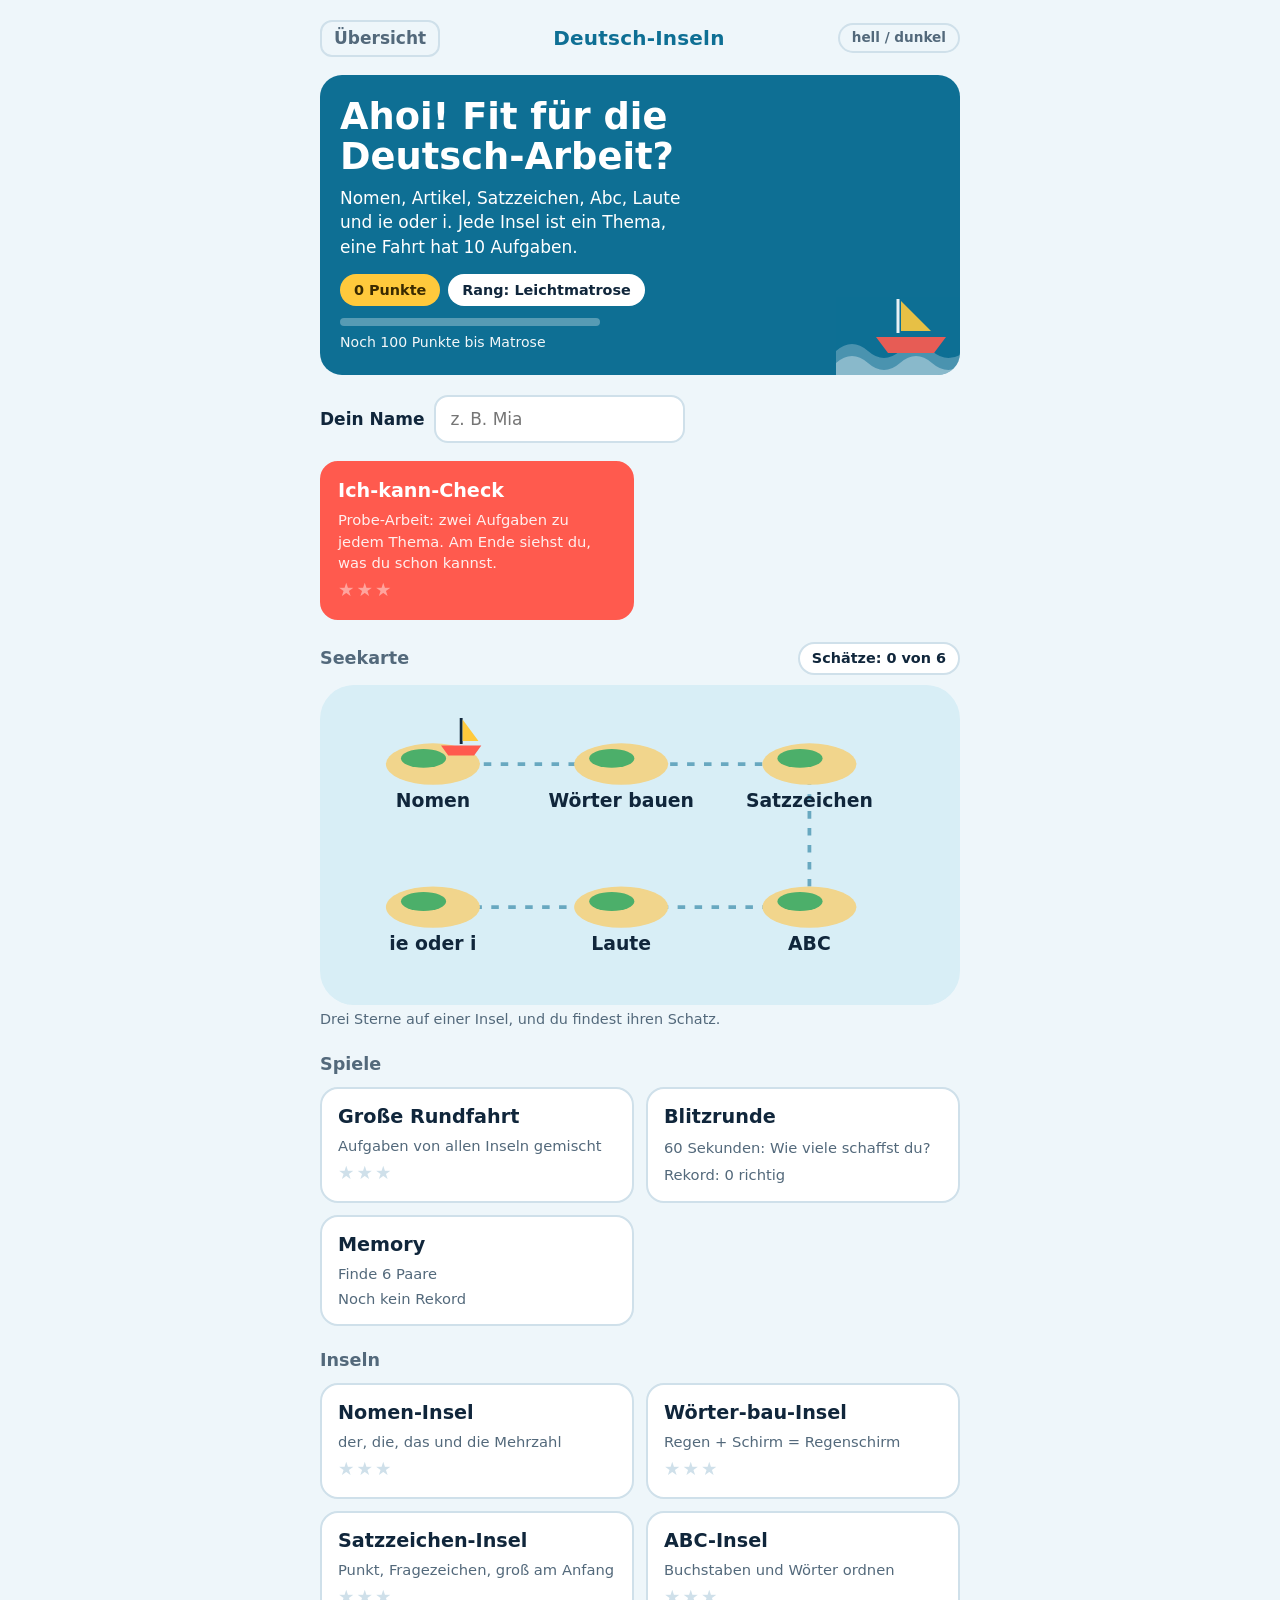
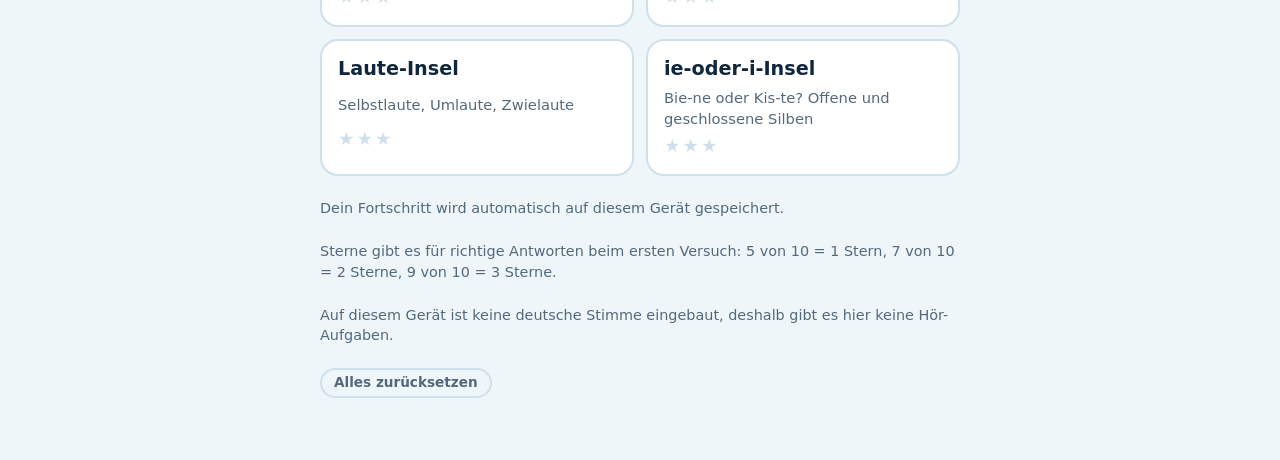
==== deutsch-3/woerter-und-saetze/index.html @ cb3e70d4 "Deutsch: ie/i nach der Silbenmethode (offene/geschlossene Silbe), kleinere Unstimmigkeiten behoben C" ====
<!doctype html>
<html lang="de" data-voice="de">
<head>
<meta charset="utf-8">
<meta name="viewport" content="width=device-width,initial-scale=1,viewport-fit=cover">
<meta name="apple-mobile-web-app-capable" content="yes">
<meta name="mobile-web-app-capable" content="yes">
<meta name="apple-mobile-web-app-title" content="Deutsch">
<meta name="apple-mobile-web-app-status-bar-style" content="default">
<link rel="apple-touch-icon" href="[data-uri]">
<link rel="icon" href="[data-uri]">
<style>html{-webkit-text-size-adjust:100%;color-scheme:light}body{margin:0}[hidden]{display:none!important}</style>
<title>Deutsch-Inseln</title>
<link rel="stylesheet" href="../../gemeinsam/stil.css">

</head>
<body>
<div id="app"></div>
<script src="../../gemeinsam/gemeinsam.js"></script>
<script src="../../gemeinsam/runde.js"></script>
<script>
const BRAND='Deutsch-Inseln',MISSED='Diese Aufgaben üben wir weiter',TYPE_PH='Wort';
const TOPICS=[
 {id:'nomen',name:'Nomen-Insel',map:'Nomen',sub:'der, die, das und die Mehrzahl',can:'Nomen erkennen und den richtigen Artikel finden'},
 {id:'zusammen',name:'Wörter-bau-Insel',map:'Wörter bauen',sub:'Regen + Schirm = Regenschirm',can:'Zusammengesetzte Nomen bilden und zerlegen'},
 {id:'satz',name:'Satzzeichen-Insel',map:'Satzzeichen',sub:'Punkt, Fragezeichen, groß am Anfang',can:'Satzgrenzen erkennen und Satzzeichen setzen'},
 {id:'abc',name:'ABC-Insel',map:'ABC',sub:'Buchstaben und Wörter ordnen',can:'Wörter nach dem Abc sortieren'},
 {id:'laute',name:'Laute-Insel',map:'Laute',sub:'Selbstlaute, Umlaute, Zwielaute',can:'Selbstlaute, Umlaute und Zwielaute kennen'},
 {id:'ie',name:'ie-oder-i-Insel',map:'ie oder i',sub:'Bie-ne oder Kis-te? Offene und geschlossene Silben',can:'ie oder i richtig schreiben'}
];
const MAP=[[60,42],[160,42],[260,42],[260,118],[160,118],[60,118]]; // Seekarte, Reihenfolge wie TOPICS

/* ---------- Wörter und Sätze (eigene Beispiele) ---------- */
// Nomen: [Wort, Artikel, Mehrzahl (weitere richtige Formen mit |), Gruppe, Emoji]
const NOMEN=[
 ['Mutter','die','Mütter','Mensch',''],['Vater','der','Väter','Mensch',''],['Kind','das','Kinder','Mensch','🧒'],['Lehrerin','die','Lehrerinnen','Mensch','👩‍🏫'],
 ['Junge','der','Jungen|Jungs','Mensch','👦'],['Mädchen','das','Mädchen','Mensch','👧'],['Oma','die','Omas','Mensch','👵'],['Opa','der','Opas','Mensch','👴'],
 ['Freund','der','Freunde','Mensch',''],['Bruder','der','Brüder','Mensch',''],['Schwester','die','Schwestern','Mensch',''],['Baby','das','Babys','Mensch','👶'],
 ['Hund','der','Hunde','Tier','🐕'],['Katze','die','Katzen','Tier','🐈'],['Maus','die','Mäuse','Tier','🐭'],['Pferd','das','Pferde','Tier','🐴'],
 ['Vogel','der','Vögel','Tier','🐦'],['Ente','die','Enten','Tier','🦆'],['Schwein','das','Schweine','Tier','🐷'],['Kuh','die','Kühe','Tier','🐄'],
 ['Schaf','das','Schafe','Tier','🐑'],['Frosch','der','Frösche','Tier','🐸'],['Schnecke','die','Schnecken','Tier','🐌'],['Fisch','der','Fische','Tier','🐟'],
 ['Hase','der','Hasen','Tier','🐇'],['Löwe','der','Löwen','Tier','🦁'],['Biene','die','Bienen','Tier','🐝'],['Igel','der','Igel','Tier','🦔'],
 ['Baum','der','Bäume','Pflanze','🌳'],['Blume','die','Blumen','Pflanze','💐'],['Rose','die','Rosen','Pflanze','🌹'],['Tulpe','die','Tulpen','Pflanze','🌷'],
 ['Busch','der','Büsche','Pflanze',''],['Tanne','die','Tannen','Pflanze','🌲'],['Sonnenblume','die','Sonnenblumen','Pflanze','🌻'],
 ['Tisch','der','Tische','Ding',''],['Stuhl','der','Stühle','Ding','🪑'],['Buch','das','Bücher','Ding','📖'],['Heft','das','Hefte','Ding',''],
 ['Stift','der','Stifte','Ding','✏️'],['Ball','der','Bälle','Ding','⚽'],['Haus','das','Häuser','Ding','🏠'],['Auto','das','Autos','Ding','🚗'],
 ['Schuh','der','Schuhe','Ding','👟'],['Jacke','die','Jacken','Ding','🧥'],['Tasche','die','Taschen','Ding','👜'],['Lampe','die','Lampen','Ding','💡'],
 ['Uhr','die','Uhren','Ding','⏰'],['Tür','die','Türen','Ding','🚪'],['Fenster','das','Fenster','Ding',''],['Brille','die','Brillen','Ding','👓'],
 ['Schlüssel','der','Schlüssel','Ding','🔑'],['Kiste','die','Kisten','Ding','📦'],['Löffel','der','Löffel','Ding','🥄'],['Zug','der','Züge','Ding','🚆'],
 ['Fahrrad','das','Fahrräder','Ding','🚲'],['Schere','die','Scheren','Ding','✂️'],['Glas','das','Gläser','Ding','']
];
// Wörter, die keine Nomen sind (auch in GROSSBUCHSTABEN eindeutig kein Nomen)
const KEIN_NOMEN=['spielt','rennt','malt','lacht','singt','liest','schreibt','hüpft','schläft','klein','schnell','bunt','leise','lustig','eckig','warm','dünn','das','ein','diese','und','mit'];
// Zusammengesetzte Nomen: [Wort 1, Artikel 1, Wort 2, Artikel 2, ganzes Wort]; der Artikel richtet sich nach dem letzten Wort
const ZUS=[
 ['Regen','der','Schirm','der','Regenschirm'],['Regen','der','Bogen','der','Regenbogen'],['Regen','der','Wolke','die','Regenwolke'],['Fuß','der','Ball','der','Fußball'],
 ['Apfel','der','Baum','der','Apfelbaum'],['Haus','das','Tür','die','Haustür'],['Spiel','das','Platz','der','Spielplatz'],['Brief','der','Kasten','der','Briefkasten'],
 ['Sonne','die','Blume','die','Sonnenblume'],['Wasser','das','Flasche','die','Wasserflasche'],['Fenster','das','Griff','der','Fenstergriff'],['Tasche','die','Lampe','die','Taschenlampe'],
 ['Zahn','der','Bürste','die','Zahnbürste'],['Hand','die','Schuh','der','Handschuh'],['Auto','das','Tür','die','Autotür'],['Auto','das','Reifen','der','Autoreifen'],
 ['Schnee','der','Mann','der','Schneemann'],['Garten','der','Haus','das','Gartenhaus'],['Blume','die','Topf','der','Blumentopf'],['Müll','der','Tonne','die','Mülltonne'],
 ['Stuhl','der','Bein','das','Stuhlbein'],['Vogel','der','Haus','das','Vogelhaus'],['Pferd','das','Stall','der','Pferdestall'],['Hund','der','Hütte','die','Hundehütte'],
 ['Schlüssel','der','Loch','das','Schlüsselloch'],['Baum','der','Haus','das','Baumhaus'],['Sand','der','Burg','die','Sandburg'],['Brot','das','Dose','die','Brotdose'],
 ['Tisch','der','Bein','das','Tischbein'],['Post','die','Karte','die','Postkarte']
];
// Sätze: [Satz ohne Satzzeichen, Satzart (A = Aussage, F = Frage), beginnt mit Nomen oder Name]
const SAETZE=[
 ['Lara spielt im Garten','A',1],['Der Hund bellt laut','A',0],['Mama kocht heute Suppe','A',1],['Wir gehen morgen in den Zoo','A',0],['Ben malt ein Bild','A',1],
 ['Die Sonne scheint','A',0],['Oma backt einen Kuchen','A',1],['Tim liest ein Buch','A',1],['Die Katze schläft auf dem Sofa','A',0],['Papa repariert das Fahrrad','A',1],
 ['Im Garten blühen Blumen','A',0],['Mia hat heute Geburtstag','A',1],['Es regnet seit dem Morgen','A',0],['Ich trinke einen Kakao','A',0],['Die Kinder lachen','A',0],
 ['Wo ist mein Schuh','F',0],['Kommst du mit','F',0],['Was gibt es heute zu essen','F',0],['Wann beginnt die Pause','F',0],['Hast du Hunger','F',0],
 ['Wer hat den Ball','F',0],['Spielst du mit mir','F',0],['Wie heißt dein Hund','F',0],['Darf ich mitkommen','F',0],['Warum lachst du','F',0]
];
const NAMEN_NOMEN=['Lara','Mama','Ben','Oma','Tim','Papa','Mia','Garten','Ball','Schuh','Sonne','Katze','Hund','Kinder','Kuchen','Buch','Bild','Suppe','Zoo','Sofa','Fahrrad','Blumen','Geburtstag','Morgen','Kakao','Pause','Hunger'];
// Laute einsetzen: Selbstlaute [Emoji, Wort, Stelle der Lücke]; bei Umlauten und Zwielauten sucht die Seite die Stelle selbst
const SELBST=[['🐕','Hund',1],['🐇','Hase',1],['👖','Hose',1],['⚽','Ball',1],['🐟','Fisch',1],['✏️','Stift',2],['🍴','Gabel',1],['🖌️','Pinsel',1],['🥫','Dose',1],['🌹','Rose',1],['👃','Nase',1],['🎩','Hut',1],['🐄','Kuh',1],['🚌','Bus',1],['🦆','Ente',0],['🍎','Apfel',0],['🦔','Igel',0]];
const UMLAUT=[['🐻','Bär'],['🧀','Käse'],['🥕','Möhre'],['👑','König'],['🚪','Tür'],['🔑','Schlüssel'],['🧢','Mütze'],['🐞','Käfer'],['🦁','Löwe'],['🥄','Löffel'],['🎲','Würfel'],['🥦','Gemüse']];
const ZWIE=[['🪣','Eimer'],['🐭','Maus'],['🌽','Mais'],['🪜','Leiter'],['🏠','Haus'],['🦉','Eule'],['🔥','Feuer'],['👗','Kleid'],['🌳','Baum'],['🚗','Auto'],['🧼','Seife'],['🦈','Hai'],['👍','Daumen'],['🍂','Laub'],['🏘️','Häuser']];
const ZWIELAUTE=['ai','au','äu','ei','eu'];
// Silben: Wörter mit Trennstrichen
const SILBEN=['Hund','Ka-tze','Ba-na-ne','Schu-le','Te-le-fon','Scho-ko-la-de','Kro-ko-dil','Ap-fel','E-le-fant','Gi-raf-fe','Fahr-rad','Re-gen-schirm','Ge-burts-tag','Ku-gel-schrei-ber','Was-ser','Blu-me','Fuß-ball','Spiel-platz','Son-ne','Ta-schen-lam-pe','Pau-se','Hams-ter','Ma-ri-en-kä-fer','Schmet-ter-ling','Ei','Brot'];
// ie oder i nach der Silbenmethode: [Wort in Silben, Emoji, Art]
// 'ie': 1. Silbe offen (endet mit Selbstlaut), i lang  ·  'i': 1. Silbe geschlossen (endet mit Mitlaut), i kurz
// 'merk': i lang in offener Silbe, aber ohne e (Merkwort). Nur zweisilbige Wörter, damit die Silbenregel sichtbar ist.
const IE=[['Bie-ne','🐝','ie'],['Zie-ge','🐐','ie'],['Wie-se','','ie'],['Spie-gel','🪞','ie'],['Rie-se','','ie'],['Stie-fel','👢','ie'],['Flie-ge','🪰','ie'],
 ['Zwie-bel','🧅','ie'],['Brie-fe','','ie'],['Tie-re','','ie'],['Lie-der','','ie'],['sie-ben','','ie'],['flie-gen','','ie'],['spie-len','','ie'],['lie-gen','','ie'],
 ['rie-chen','','ie'],['lie-ben','','ie'],['schie-ben','','ie'],
 ['Kis-te','📦','i'],['Lis-te','','i'],['Hil-fe','','i'],['Stif-te','','i'],['Spin-ne','🕷️','i'],['Pin-sel','🖌️','i'],['Bril-le','👓','i'],['Kir-sche','','i'],
 ['Him-mel','','i'],['Zim-mer','','i'],['Kin-der','','i'],['Bil-der','','i'],['Win-ter','','i'],['Mit-te','','i'],['Bir-ne','','i'],['Kis-sen','','i'],
 ['trin-ken','','i'],['win-ken','','i'],['bit-te','','i'],
 ['Ti-ger','🐯','merk'],['I-gel','🦔','merk'],['Ki-no','','merk'],['Bi-ber','','merk']];
const IE_MERK1=['mir','dir','wir']; // kurze Merkwörter mit langem i ohne e

/* ---------- Hilfen ---------- */
const R=(a,b)=>a+Math.floor(Math.random()*(b-a+1));
const cap=t=>t[0].toUpperCase()+t.slice(1);
const UP=t=>t.toUpperCase().replace(/ß/g,'SS');
const mc=o=>Object.assign({kind:'mc'},o);
const GAP='<span class="gap">?</span>';
const emo=e=>e?`<span class="emo" aria-hidden="true">${e}</span>`:'';
const ein=a=>a==='die'?'eine':'ein';
const ABC='ABCDEFGHIJKLMNOPQRSTUVWXYZ';
const VOKALE='aeiou';

/* ---------- Nomen-Insel ---------- */
const NO={
 erkennen(){const n=pick(NOMEN),o=shuffle([UP(n[0])].concat(shuffle(KEIN_NOMEN).slice(0,3).map(UP)));
  return mc({label:'Welches Wort ist ein Nomen?',html:'<p>Nomen sind Wörter für Menschen, Tiere, Pflanzen und Dinge.</p>',options:o,correct:UP(n[0]),sol:`${n[1]} ${n[0]} ist ein Nomen.`,say:`${n[1]} ${n[0]}`})},
 artikel(){const n=pick(NOMEN);return mc({label:'Welcher Artikel passt?',html:`<p class="big">${emo(n[4])}${GAP} ${n[0]}</p>`,options:['der','die','das'],correct:n[1],sol:`${n[1]} ${n[0]}`,say:`${n[1]} ${n[0]}`})},
 unbestimmt(){const n=pick(NOMEN);return mc({label:'Welcher unbestimmte Artikel passt?',html:`<p class="big">${emo(n[4])}${GAP} ${n[0]}</p>`,options:['ein','eine'],correct:ein(n[1]),sol:`${ein(n[1])} ${n[0]} (${n[1]} ${n[0]})`,say:`${ein(n[1])} ${n[0]}`})},
 welcherArt(){const a=pick(['der','die','das','ein','eine']),b=['der','die','das'].includes(a);
  return mc({label:'Bestimmt oder unbestimmt?',html:`<p class="big">„${a}“</p><p>Ist dieser Artikel bestimmt oder unbestimmt?</p>`,options:['bestimmter Artikel','unbestimmter Artikel'],correct:b?'bestimmter Artikel':'unbestimmter Artikel',sol:'der, die, das sind bestimmte Artikel. ein, eine sind unbestimmte Artikel.'})},
 mehrzahl(){const n=pick(NOMEN.filter(n=>n[2]!==n[0])),pl=n[2].split('|');return {kind:'type',label:'Schreibe die Mehrzahl',html:`<p class="big">${emo(n[4])}${n[1]} ${n[0]} → die ${GAP}</p>`,accept:pl,correct:pl[0],sol:`${n[1]} ${n[0]} – die ${pl[0]}`,say:`die ${pl[0]}`}},
 einzahl(){const n=pick(NOMEN.filter(n=>n[2]!==n[0])),pl=n[2].split('|')[0]; // andere Antworten: Einzahl-Wörter, die nicht auch Mehrzahl sein können
  return mc({label:'Einzahl oder Mehrzahl?',html:`<p>Welches Wort steht in der <b>Mehrzahl</b>?</p>`,options:shuffle([pl].concat(shuffle(NOMEN.filter(x=>x!==n&&x[2]!==x[0])).slice(0,3).map(x=>x[0]))),correct:pl,sol:`„die ${pl}“ ist die Mehrzahl. Die Einzahl heißt „${n[1]} ${n[0]}“.`})},
 gruppe(){const n=pick(NOMEN);return mc({label:'Wozu gehört das Nomen?',html:`<p class="big">${emo(n[4])}${n[1]} ${n[0]}</p>`,options:['Mensch','Tier','Pflanze','Ding'],correct:n[3],sol:`${n[1]} ${n[0]}: ${n[3]}`,say:`${n[1]} ${n[0]}`})}
};
function uniqStr(a){return [...new Set(a)]}

/* ---------- Wörter-bau-Insel (zusammengesetzte Nomen) ---------- */
const ZU={
 bilden(){const z=pick(ZUS),near=ZUS.filter(x=>x!==z&&(x[0]===z[0]||x[2]===z[2])),o=uniqStr(shuffle(near).concat(shuffle(ZUS.filter(x=>x!==z))).map(x=>x[4])).filter(w=>w!==z[4]).slice(0,3);
  return mc({label:'Welches Wort entsteht?',html:`<p class="big">${z[1]} ${z[0]} + ${z[3]} ${z[2]} = ?</p>`,options:shuffle([z[4]].concat(o)),correct:z[4],sol:`${z[1]} ${z[0]} + ${z[3]} ${z[2]} = ${z[3]} ${z[4]}`,say:`${z[3]} ${z[4]}`})},
 schreiben(){const z=pick(ZUS.filter(z=>z[4]===z[0]+z[2].toLowerCase()));
  return {kind:'type',label:'Schreibe das zusammengesetzte Nomen',html:`<p class="big">${z[1]} ${z[0]} + ${z[3]} ${z[2]} = ${z[3]} ${GAP}</p>`,accept:[z[4]],correct:z[4],sol:`${z[3]} ${z[4]}`,say:`${z[3]} ${z[4]}`}},
 artikel(){const z=pick(ZUS);
  return mc({label:'Welcher Artikel passt?',html:`<p class="big">${GAP} ${z[4]}</p><p class="tip">Tipp: Der Artikel richtet sich nach dem letzten Wort.</p>`,options:['der','die','das'],correct:z[3],sol:`${z[3]} ${z[4]}, denn es heißt ${z[3]} ${z[2]}.`,say:`${z[3]} ${z[4]}`})},
 zerlegen(){const z=pick(ZUS),first=Math.random()<.5,ans=first?z[0]:z[2];
  const pool=uniqStr(ZUS.flatMap(x=>[x[0],x[2]])).filter(w=>w!==z[0]&&w!==z[2]);
  return mc({label:'Welches Nomen fehlt?',html:`<p class="big">${z[3]} ${z[4]} = ${first?`${GAP} + ${z[3]} ${z[2]}`:`${z[1]} ${z[0]} + ${GAP}`}</p>`,options:shuffle([ans].concat(shuffle(pool).slice(0,3))),correct:ans,sol:`${z[3]} ${z[4]} = ${z[1]} ${z[0]} + ${z[3]} ${z[2]}`})},
 finden(){const z=pick(ZUS),simple=shuffle(NOMEN.filter(n=>!ZUS.some(x=>x[4]===n[0])&&n[0].length<=6)).slice(0,3).map(n=>n[0]);
  return mc({label:'Welches Nomen ist zusammengesetzt?',html:'<p>Ein zusammengesetztes Nomen besteht aus zwei Nomen.</p>',options:shuffle([z[4]].concat(simple)),correct:z[4],sol:`${z[4]} = ${z[0]} + ${z[2]}`})}
};

/* ---------- Satzzeichen-Insel ---------- */
const startKlein=s=>s[2]?s[0]:s[0][0].toLowerCase()+s[0].slice(1); // Satzanfang klein, außer bei Nomen und Namen
const mark=s=>s[1]==='F'?'?':'.';
function twoSentences(){let a,b;do{a=pick(SAETZE);b=pick(SAETZE)}while(a===b);return [a,b]}
const SZ={
 zeichen(){const s=pick(SAETZE);return mc({label:'Welches Satzzeichen fehlt?',html:`<p class="big">${s[0]} ${GAP}</p>`,options:['.','?'],correct:mark(s),sol:`${s[0]}${mark(s)} ${s[1]==='F'?'Das ist eine Frage.':'Das ist ein Aussagesatz.'}`,say:s[0]+mark(s)})},
 satzart(){const s=pick(SAETZE);return mc({label:'Was für ein Satz ist das?',html:`<p class="big">${s[0]}${mark(s)}</p>`,options:['Aussagesatz','Fragesatz'],correct:s[1]==='F'?'Fragesatz':'Aussagesatz',sol:s[1]==='F'?'Fragesatz: Am Ende steht ein Fragezeichen.':'Aussagesatz: Am Ende steht ein Punkt.',say:s[0]+mark(s)})},
 gross(){let a,b;do{[a,b]=twoSentences()}while(b[2]);const w0=b[0].split(' ')[0],low=startKlein(b),wrong=low.split(' ').slice(1).filter(w=>!NAMEN_NOMEN.includes(w)&&w===w.toLowerCase());
  const o=shuffle([w0.toLowerCase()].concat(shuffle(uniqStr(wrong.concat(a[0].split(' ').slice(1).filter(w=>w===w.toLowerCase())))).filter(w=>w!==w0.toLowerCase()).slice(0,3)));
  return mc({label:'Welches Wort muss großgeschrieben werden?',html:`<p class="big">${a[0]}${mark(a)} ${low}${mark(b)}</p>`,options:o,correct:w0.toLowerCase(),sol:`${w0} – am Satzanfang schreibt man groß.`,say:`${a[0]}${mark(a)} ${b[0]}${mark(b)}`})},
 grenzen(){const [a,b]=twoSentences(),ok=`${a[0]}${mark(a)} ${b[0]}${mark(b)}`,aw=a[0].split(' ');
  const w=[];
  w.push(`${aw.slice(0,-1).join(' ')}${mark(a)} ${cap(aw[aw.length-1])} ${startKlein(b)}${mark(b)}`); // Grenze an falscher Stelle
  w.push(`${a[0]} ${startKlein(b)}${mark(b)}`);                                                   // Satzzeichen fehlt
  if(a[1]==='F')w.push(`${a[0]}. ${b[0]}${mark(b)}`);                                            // Punkt nach einer Frage
  if(!b[2])w.push(`${a[0]}${mark(a)} ${startKlein(b)}${mark(b)}`);                                 // klein nach dem Punkt
  return mc({label:'Welcher Text ist richtig geschrieben?',html:'<p>Achte auf Satzzeichen und große Satzanfänge.</p>',options:shuffle([ok].concat(shuffle(uniqStr(w).filter(x=>x!==ok)).slice(0,2))),correct:ok,sol:ok,say:ok})}
};

/* ---------- ABC-Insel ---------- */
const ABCW=['Ampel','Banane','Clown','Dach','Eule','Fuchs','Gabel','Hund','Insel','Junge','Kerze','Lampe','Mond','Nest','Obst','Pilz','Quark','Rabe','Sonne','Tasse','Uhr','Vase','Wolke','Zebra','Hose','Hand','Haus','Hemd','Hut','Hase','Berg','Ball','Bus','Brot','Biene','Buch'];
const AB={
 luecke(){const i=R(1,24),k=Math.random()<.6?i:pick([i-1,i+1]),show=[ABC[i-1],ABC[i],ABC[i+1]].map((c,j)=>j===k-i+1?GAP:c);
  const L=ABC[k];return {kind:'type',label:'Welcher Buchstabe fehlt?',html:`<p class="big">${show.join(' ')}</p>`,accept:[L,L.toLowerCase()],correct:L,sol:`${ABC[i-1]} ${ABC[i]} ${ABC[i+1]}`}},
 nachbar(){const i=R(1,24),nach=Math.random()<.5,L=nach?ABC[i+1]:ABC[i-1];
  return mc({label:'Abc',html:`<p class="big">Welcher Buchstabe kommt ${nach?'nach':'vor'} <b>${ABC[i]}</b>?</p>`,options:shuffle(uniqStr([L,ABC[nach?i-1:i+1],ABC[nach?Math.min(25,i+2):Math.max(0,i-2)],ABC[(i+5)%26]]).filter(x=>x!==ABC[i])),correct:L,sol:nach?`${ABC[i]} ${L}`:`${L} ${ABC[i]}`})},
 ordnen(){const same=Math.random()<.4;let ws;
  // gleicher Anfang: Gruppen mit verschiedenen zweiten Buchstaben
  if(same)ws=shuffle(pick([['Hand','Hemd','Hose','Hund'],['Ball','Berg','Biene','Brot','Bus']])).slice(0,4);else{ws=[];for(const w of shuffle(ABCW))if(!ws.some(x=>x[0]===w[0])){ws.push(w);if(ws.length===5)break}}
  const s=ws.slice().sort((a,b)=>a.toLowerCase()<b.toLowerCase()?-1:1);
  return {kind:'build',label:'Ordne nach dem Abc',html:`<p>Tippe die Wörter in der Reihenfolge des Abc an.${same?' Alle beginnen gleich – schau auf den zweiten Buchstaben!':''}</p>`,tiles:shuffle(ws),target:s.join(' '),sol:s.join(', ')}},
 erstes(){const ws=[];for(const w of shuffle(ABCW))if(!ws.some(x=>x[0]===w[0])){ws.push(w);if(ws.length===4)break}const f=ws.slice().sort((a,b)=>a<b?-1:1)[0];
  return mc({label:'Welches Wort steht im Abc zuerst?',html:'<p>Schau auf den ersten Buchstaben.</p>',options:shuffle(ws.slice()),correct:f,sol:`${f} steht zuerst.`})},
 raetsel(){const w=pick(['HUND','HAUS','BALL','OMA','OPA','MAUS','BAUM','NEST','HUT','BUS','ROSE','KUH','EULE','SONNE','MOND']),nums=[...w].map(c=>ABC.indexOf(c)+1);
  return {kind:'type',label:'Abc-Rätsel: Welches Wort ist es?',html:`<p class="tip">A = 1, B = 2, C = 3 … Z = 26</p><p class="abcrow">${[...ABC].map((c,i)=>`<span><b>${c}</b>${i+1}</span>`).join('')}</p><p class="big">${nums.join(' – ')}</p>`,
    accept:[w,cap(w.toLowerCase())],correct:w,sol:`${nums.join(' – ')} = ${w}`}},
 anzahl(){return mc({label:'Abc',html:'<p class="big">Wie viele Buchstaben hat das Abc?</p>',options:['24','26','28','30'],correct:'26',sol:'Das Abc hat 26 Buchstaben.'})}
};

/* ---------- Laute-Insel ---------- */
function lueckeWort(w,i,n){return `${w.slice(0,i)}${GAP}${w.slice(i+n)}`}
const LA={
 selbst(){const [e,w,i]=pick(SELBST),v=w[i],o=(i===0?['A','E','I','O','U']:['a','e','i','o','u']);
  return mc({label:'Welcher Selbstlaut fehlt?',html:`<p class="big">${emo(e)}${lueckeWort(w,i,1)}</p>`,options:o,correct:v,sol:w,say:w})},
 umlaut(){const [e,w]=pick(UMLAUT),i=w.search(/[äöü]/i);return mc({label:'Setze den Umlaut ein: ä, ö oder ü?',html:`<p class="big">${emo(e)}${lueckeWort(w,i,1)}</p>`,options:['ä','ö','ü'],correct:w[i],sol:w,say:w})},
 zwie(){const [e,w]=pick(ZWIE),i=w.search(/ai|au|äu|ei|eu/i),z=w.slice(i,i+2),o=ZWIELAUTE.map(x=>i===0?cap(x):x);
  return mc({label:'Setze den Zwielaut ein',html:`<p class="big">${emo(e)}${lueckeWort(w,i,2)}</p>`,options:o,correct:i===0?cap(z.toLowerCase()):z,sol:w,say:w})},
 gruppe(){const t=pick([['a','Selbstlaut'],['e','Selbstlaut'],['i','Selbstlaut'],['o','Selbstlaut'],['u','Selbstlaut'],['ä','Umlaut'],['ö','Umlaut'],['ü','Umlaut'],
   ['ai','Zwielaut'],['au','Zwielaut'],['äu','Zwielaut'],['ei','Zwielaut'],['eu','Zwielaut'],['m','Mitlaut'],['t','Mitlaut'],['k','Mitlaut'],['s','Mitlaut'],['r','Mitlaut']]);
  return mc({label:'Was ist das für ein Laut?',html:`<p class="big">${t[0]}</p>`,options:['Selbstlaut','Umlaut','Zwielaut','Mitlaut'],correct:t[1],sol:`${t[0]} ist ein ${t[1]}.`})},
 welcher(){const v=pick([...VOKALE]),c=shuffle([...'bcdfghklmnprstwz']).slice(0,3);
  return mc({label:'Welcher Buchstabe ist ein Selbstlaut?',html:'<p>Selbstlaute sind a, e, i, o, u.</p>',options:shuffle([v].concat(c)),correct:v,sol:`${v} ist ein Selbstlaut.`})},
 silben(){const w=pick(SILBEN),n=w.split('-').length,word=w.replace(/-/g,'');
  return {kind:'num',label:'Wie viele Silben hat das Wort?',html:`<p class="big">${word}</p><p class="tip">Tipp: Jede Silbe hat einen Selbstlaut (oder Umlaut, Zwielaut). Klatsche mit!</p>`,ans:n,sol:`${w}: ${n} ${n===1?'Silbe':'Silben'}`,say:word}}
};

/* ---------- ie-oder-i-Insel ---------- */
const ieWord=x=>x[0].replace(/-/g,''),ieFirst=x=>x[0].split('-')[0],ieOpen=x=>/[aeiouäöü]$/i.test(ieFirst(x));
const ieWhy=x=>x[2]==='merk'?`${x[0]}: Die erste Silbe ist offen, das i klingt lang – aber ohne e! Das ist ein Merkwort.`
  :x[2]==='ie'?`${x[0]}: Die erste Silbe ist offen, das i klingt lang. Deshalb ie.`:`${x[0]}: Die erste Silbe ist geschlossen, das i klingt kurz. Deshalb i.`;
const lueckeIE=w=>{const i=w.search(/ie|i/i),n=w.slice(i,i+2).toLowerCase()==='ie'?2:1;return w.slice(0,i)+GAP+w.slice(i+n)};
const IEW=IE.filter(x=>x[2]!=='merk');
const IE_={
 einsetzen(){const x=pick(IEW),w=ieWord(x);
  return mc({label:'ie oder i?',html:`<p class="big">${emo(x[1])}${lueckeIE(w)}</p><p class="tip">Sprich das Wort in Silben. Endet die erste Silbe mit dem i, schreibst du meistens ie.</p>`,options:['i','ie'],correct:x[2],sol:ieWhy(x),say:w})},
 offen(){const x=pick(IE);
  return mc({label:'Ist die erste Silbe offen oder geschlossen?',html:`<p class="big">${x[0]}</p><p class="tip">Offen: Die Silbe endet mit einem Selbstlaut. Geschlossen: Sie endet mit einem Mitlaut.</p>`,options:['offen','geschlossen'],correct:ieOpen(x)?'offen':'geschlossen',sol:ieWhy(x),say:ieWord(x)})},
 tabelle(){const o=pick(IE.filter(x=>x[2]==='ie')),c=shuffle(IE.filter(x=>x[2]==='i')).slice(0,3);
  return mc({label:'Welches Wort hat eine offene erste Silbe?',html:'<p>Sprich die Wörter in Silben.</p>',options:shuffle([o].concat(c).map(x=>x[0])),correct:o[0],sol:ieWhy(o)})},
 lang(){const x=pick(IE),w=ieWord(x);return mc({label:'Wird das i lang oder kurz gesprochen?',html:`<p class="big">${emo(x[1])}${w}</p>`,options:['lang','kurz'],correct:x[2]==='i'?'kurz':'lang',sol:ieWhy(x),say:w})},
 hoeren(){const x=pick(IE),w=ieWord(x);return {kind:'listen',label:'Hör genau hin: Ist das i lang oder kurz?',options:['lang','kurz'],correct:x[2]==='i'?'kurz':'lang',sol:ieWhy(x),say:w}},
 schreiben(){ // nur Bilder mit eindeutigem Namen
  const x=pick(IE.filter(x=>['Bie-ne','Zie-ge','Spie-gel','Stie-fel','Flie-ge','Zwie-bel','Spin-ne','Pin-sel','Bril-le'].includes(x[0]))),w=ieWord(x);
  return {kind:'type',label:'Schreibe das Wort richtig',html:`<p class="big">${emo(x[1])}</p><p class="tip">Nomen schreibt man groß. Sprich in Silben: ie oder i?</p>`,accept:[w],correct:w,sol:ieWhy(x),say:w}},
 merk(){const m=Math.random()<.7?ieWord(pick(IE.filter(x=>x[2]==='merk'))):pick(IE_MERK1),o=shuffle(IEW).slice(0,3).map(ieWord);
  return mc({label:'Welches Wort ist ein Merkwort?',html:'<p>Bei Merkwörtern hört man ein langes i, schreibt aber kein e.</p>',options:shuffle([m].concat(o)),correct:m,sol:`${m} ist ein Merkwort: langes i ohne e.`,say:m})}
};

/* ---------- Auswahl der Fragen ---------- */
const AUFG={nomen:NO,zusammen:ZU,satz:SZ,abc:AB,laute:LA,ie:IE_};
function gen(isl,sub){ // Unterart gewichtet nach Fehlern; Hör-Aufgaben nur, wenn eine deutsche Stimme da ist
  const subs=Object.keys(AUFG[isl]).filter(k=>k!=='hoeren'||canSpeak());
  if(!sub){const w=subs.map(k=>1+Math.min(3,save.weak[isl+'.'+k]||0));let r=Math.random()*w.reduce((a,b)=>a+b,0);sub=subs.find((k,i)=>(r-=w[i])<0)||subs[0]}
  return Object.assign(AUFG[isl][sub](),{isl,sub,wk:isl+'.'+sub});
}
const makeQ=topic=>gen(topic==='mix'?pick(TOPICS).id:topic);
const redoQ=q=>gen(q.isl,q.sub);
function makeRound(topic){ // Ich-kann-Check: aus jedem Thema zwei verschiedene Aufgaben
  if(topic!=='check')return null;
  return TOPICS.flatMap(t=>shuffle(Object.keys(AUFG[t.id]).filter(k=>k!=='hoeren'||canSpeak())).slice(0,2).map(s=>gen(t.id,s)));
}
function quickQ(){let q;do q=makeQ('mix');while(q.kind!=='mc');return q}
function finishExtra(g){
  if(g.topic!=='check')return '';
  const face=k=>k===2?['😀','Kann ich']:k===1?['😐','Fast']:['🙁','Üben'];
  return `<table class="cancheck"><tr><th>Ich kann …</th><th></th><th></th></tr>${TOPICS.map(t=>{const r=(g.res||[]).filter(x=>x.isl===t.id),k=r.filter(x=>x.ok).length,[f,w]=face(k);
    return `<tr><td>${esc(t.can)}</td><td class="face" aria-label="${w}">${f}</td><td>${k<2?`<button class="theme" data-go="${t.id}">Üben</button>`:''}</td></tr>`}).join('')}</table>`;
}
function memory(){ // Paare: Einzahl und Mehrzahl, Wörter bauen, Bild und Wort
  const c=[],used=new Set(),add=(a,b)=>{if(used.has(a)||used.has(b))return false;c.push({a,b});used.add(a);used.add(b);return true};
  const pools=[()=>{const n=pick(NOMEN.filter(n=>n[2]!==n[0]));return [`${n[1]} ${n[0]}`,`die ${n[2].split('|')[0]}`]},()=>{const z=pick(ZUS);return [`${z[0]} + ${z[2]}`,z[4]]},
    ()=>{const n=pick(NOMEN.filter(n=>n[4]));return [n[4],`${n[1]} ${n[0]}`]}];
  for(let t=0;t<200&&c.length<PAIRS;t++)add(...pick(pools)());
  memoryGame(shuffle(c),memory,'Finde die Paare: Einzahl und Mehrzahl, Wortteile und Wort, Bild und Wort.');
}

/* ---------- Speicher (nur Komfort, darf ausfallen) ---------- */
let save={name:'',xp:0,best:{},weak:{},sound:true,blitz:0,memo:0};
try{const s=localStorage.getItem('de3-v1');if(s)save=Object.assign(save,JSON.parse(s))}catch(e){}
initRank();
let storageOK=true;
function persist(){try{localStorage.setItem('de3-v1',JSON.stringify(save));storageOK=true}catch(e){storageOK=false}}
try{localStorage.setItem('de3-test','1');localStorage.removeItem('de3-test')}catch(e){storageOK=false}

/* ---------- Startseite ---------- */
const NAMES={check:'Ich-kann-Check',mix:'Große Rundfahrt'};
function home(){
  G=null;M=null;if(B){clearTimeout(B.timer);B=null}
  const hi=save.name?`Ahoi ${esc(save.name)}!`:'Ahoi!';
  const tiles=TOPICS.map(t=>`<button class="tile" data-t="${t.id}"><h3>${t.name}</h3><span class="sub">${t.sub}</span>${starsHtml(save.best[t.id]||0)}</button>`).join('');
  const chests=TOPICS.filter(t=>(save.best[t.id]||0)>=3).length;
  const rg=save.round&&save.round.queue&&save.round.queue.length?save.round:null;
  const resume=rg?`<div class="grid" style="margin-bottom:12px"><button class="tile resume" id="rs"><h3>Weiterspielen</h3><span class="sub">${esc(NAMES[rg.topic]||(TOPICS.find(t=>t.id===rg.topic)||{}).name)}, Frage ${Math.min(rg.done+1,rg.total)} von ${rg.total}</span></button></div>`:'';
  $('#app').innerHTML=`
  <div class="top"><a class="back" href="../../" style="text-decoration:none">Übersicht</a><span class="brand">${BRAND}</span>${themeBtn()}</div>
  <section class="hero"><h1>${hi} Fit für die Deutsch-Arbeit?</h1>
   <p>Nomen, Artikel, Satzzeichen, Abc, Laute und ie oder i. Jede Insel ist ein Thema, eine Fahrt hat ${ROUND} Aufgaben.</p>
   <div class="rank"><span class="pill sun">${save.xp} Punkte</span><span class="pill">Rang: ${rank()}</span></div>${rankBar()}${hero}</section>
  <div class="namebox"><label for="nm">Dein Name</label><input type="text" id="nm" maxlength="16" value="${esc(save.name)}" placeholder="z. B. Mia" autocomplete="off"></div>
  ${resume}
  <div class="grid"><button class="tile mix" data-t="check"><h3>Ich-kann-Check</h3><span class="sub">Probe-Arbeit: zwei Aufgaben zu jedem Thema. Am Ende siehst du, was du schon kannst.</span>${starsHtml(save.best.check||0)}</button></div>
  <div class="maphead"><h2 class="sec" style="margin:0">Seekarte</h2><span class="pill">Schätze: ${chests} von ${TOPICS.length}</span></div>
  ${seaMap(MAP,170)}
  <p class="tip" style="margin-top:4px">Drei Sterne auf einer Insel, und du findest ihren Schatz.</p>
  <h2 class="sec">Spiele</h2><div class="grid">
   <button class="tile" data-t="mix"><h3>Große Rundfahrt</h3><span class="sub">Aufgaben von allen Inseln gemischt</span>${starsHtml(save.best.mix||0)}</button>
   <button class="tile" id="gb"><h3>Blitzrunde</h3><span class="sub">${BLITZ} Sekunden: Wie viele schaffst du?</span><span class="sub">Rekord: ${save.blitz||0} richtig</span></button>
   <button class="tile" id="gm"><h3>Memory</h3><span class="sub">Finde ${PAIRS} Paare</span><span class="sub">${save.memo?'Rekord: '+save.memo+' Züge':'Noch kein Rekord'}</span></button>
  </div>
  <h2 class="sec">Inseln</h2><div class="grid">${tiles}</div>
  <p class="tip">${storageOK?'Dein Fortschritt wird automatisch auf diesem Gerät gespeichert.':'Speichern geht in diesem Browser gerade nicht (privates Fenster?). Dein Fortschritt geht beim Schließen verloren.'}</p>
  <p class="tip">Sterne gibt es für richtige Antworten beim ersten Versuch: 5 von 10 = 1 Stern, 7 von 10 = 2 Sterne, 9 von 10 = 3 Sterne.</p>
  <p class="tip">${VOICE?`<button class="theme" id="snd">${save.sound?'🔊 Ton an':'🔇 Ton aus'}</button> Wörter vorlesen und Hör-Aufgaben nutzen die Stimme dieses Geräts.${/Firefox/.test(navigator.userAgent)&&/Macintosh/.test(navigator.userAgent)?' In Firefox auf dem Mac knackt die Stimme am Ende, in Safari oder Chrome klingt sie sauber.':''}${/iPhone/.test(navigator.userAgent)?' Kein Ton auf dem iPhone? Stummschalter ausschalten (Klingeln an) und lauter stellen.':''}`:'Auf diesem Gerät ist keine deutsche Stimme eingebaut, deshalb gibt es hier keine Hör-Aufgaben.'}</p>
  <p class="tip"><button class="theme" id="rst">Alles zurücksetzen</button></p>`;
  if(VOICE)$('#snd').onclick=()=>{save.sound=!save.sound;persist();say('Hallo! Los geht’s!');home()};
  bindTheme();
  $('#nm').oninput=e=>{save.name=e.target.value.trim();persist()};
  document.querySelectorAll('[data-t]').forEach(b=>{b.onclick=()=>start(b.dataset.t);
    if(b.tagName==='g')b.onkeydown=ev=>{if(ev.key==='Enter'||ev.key===' '){ev.preventDefault();start(b.dataset.t)}}});
  $('#gb').onclick=blitz;$('#gm').onclick=memory;
  if(rg)$('#rs').onclick=()=>{G=Object.assign({answered:false,res:[]},rg);show()};
  let armed=false;$('#rst').onclick=ev=>{if(!armed){armed=true;ev.target.textContent='Wirklich alles löschen? Nochmal tippen.';return}save={name:'',xp:0,best:{},weak:{},round:null,sound:save.sound,blitz:0,memo:0};persist();home()};
}
home();
</script>

</body>
</html>
---- gemeinsam/stil.css ----
/* Gemeinsame Gestaltung der Englisch-5-Missionen */
/* Layout: eine schmale Spalte, Inseln als Kacheln, eine Frage pro Bildschirm. Thema: Segeltörn von Insel zu Insel. */
:root{
  --bg:#eef6fa; --card:#ffffff; --ink:#10263b; --muted:#53697b; --line:#cfe0ea;
  --sea:#0e6f94; --sea-soft:#d8eef6; --coral:#ff5a4e; --coral-ink:#ffffff; --sun:#ffc93c; --sun-ink:#3a2a00;
  --good:#17895a; --good-soft:#d9f3e6; --bad:#c93a32; --bad-soft:#fde3e0;
  --f-display:ui-rounded,'SF Pro Rounded','Arial Rounded MT Bold','Nunito','Trebuchet MS','Segoe UI',system-ui,sans-serif;
  --f-body:system-ui,-apple-system,'Segoe UI',Roboto,'Helvetica Neue',Arial,sans-serif;
}
@media (prefers-color-scheme: dark){:root:not([data-theme="light"]){
  --bg:#0a1a28; --card:#12293c; --ink:#eaf3f9; --muted:#9db4c5; --line:#24435c;
  --sea:#4fc0e8; --sea-soft:#133a52; --coral:#ff7468; --coral-ink:#2b0805; --sun:#ffd25a; --sun-ink:#2b2000;
  --good:#4fd196; --good-soft:#12382b; --bad:#ff8a80; --bad-soft:#401c19; color-scheme:dark;}}
:root[data-theme="dark"]{
  --bg:#0a1a28; --card:#12293c; --ink:#eaf3f9; --muted:#9db4c5; --line:#24435c;
  --sea:#4fc0e8; --sea-soft:#133a52; --coral:#ff7468; --coral-ink:#2b0805; --sun:#ffd25a; --sun-ink:#2b2000;
  --good:#4fd196; --good-soft:#12382b; --bad:#ff8a80; --bad-soft:#401c19; color-scheme:dark;}
*{box-sizing:border-box}
body{background:var(--bg);color:var(--ink);font-family:var(--f-body);font-size:17px;line-height:1.45;padding-inline:16px;padding-block:20px 48px}
#app{max-width:640px;margin:0 auto}
h1,h2,h3{font-family:var(--f-display);margin:0;font-weight:600;text-wrap:balance}
button{font:inherit;color:inherit;cursor:pointer}
button:focus-visible,input:focus-visible{outline:3px solid var(--sea);outline-offset:2px}
.top{display:flex;align-items:center;justify-content:space-between;gap:12px;margin-bottom:18px}
.brand{font-family:var(--f-display);font-weight:700;font-size:1.25rem;color:var(--sea);letter-spacing:.01em}
.pill{display:inline-flex;align-items:center;gap:6px;background:var(--card);border:2px solid var(--line);border-radius:999px;padding:4px 12px;color:var(--ink);font-weight:800;font-size:.9rem;font-variant-numeric:tabular-nums}
.pill.sun{background:var(--sun);border-color:var(--sun);color:var(--sun-ink)}
.hero{background:var(--sea);color:#fff;border-radius:22px;padding:22px 20px;margin-bottom:20px;position:relative;overflow:hidden}
:root[data-theme="dark"] .hero{color:#06202e}
@media (prefers-color-scheme: dark){:root:not([data-theme="light"]) .hero{color:#06202e}}
.hero h1{font-size:clamp(1.7rem,6vw,2.3rem);line-height:1.1}
.hero p{margin:8px 0 0;max-width:34ch}
.hero svg{position:absolute;right:-6px;bottom:-4px;width:130px;opacity:.9}
.rank{margin-top:14px;display:flex;gap:8px;flex-wrap:wrap}
.rank .pill{border-color:transparent}
.namebox{display:flex;gap:10px;align-items:center;margin-bottom:18px;flex-wrap:wrap}
.namebox label{font-weight:800}
input[type=text]{font:inherit;color:var(--ink);background:var(--card);border:2px solid var(--line);border-radius:14px;padding:10px 14px;min-width:0}
.grid{display:grid;grid-template-columns:repeat(auto-fill,minmax(250px,1fr));gap:12px}
.tile{text-align:left;background:var(--card);border:2px solid var(--line);border-radius:18px;padding:14px 16px;display:grid;gap:4px;transition:transform .12s,border-color .12s}
.tile:hover{border-color:var(--sea);transform:translateY(-2px)}
.tile h3{font-size:1.2rem}
.tile .sub{color:var(--muted);font-size:.92rem}
.stars{letter-spacing:2px;font-size:1.15rem;color:var(--line)}
.stars b{color:var(--sun);font-weight:400;text-shadow:0 0 0 var(--sun-ink)}
.tile.resume{background:var(--sun);border-color:var(--sun);color:var(--sun-ink)}
.tile.resume .sub{color:inherit}
.tile.mix{background:var(--coral);border-color:var(--coral);color:var(--coral-ink)}
.tile.mix .sub{color:inherit;opacity:.9}
.tile.mix .stars{color:rgba(255,255,255,.45)}
.tile.mix .stars b{color:#fff}
.sec{margin:22px 0 10px;font-size:1.1rem;color:var(--muted)}
.q-head{display:flex;align-items:center;gap:12px;margin-bottom:12px}
.back{background:none;border:2px solid var(--line);border-radius:12px;padding:4px 12px;font-weight:800;color:var(--muted)}
.track{flex:1;height:14px;background:var(--sea-soft);border-radius:999px;position:relative}
.track i{position:absolute;left:0;top:0;bottom:0;background:var(--sea);border-radius:999px;transition:width .35s}
.track svg{position:absolute;top:-13px;width:34px;transition:left .35s;margin-left:-12px}
.streak{min-width:78px;text-align:center}
.qcard{background:var(--card);border:2px solid var(--line);border-radius:22px;padding:22px 18px}
.kind{font-size:.82rem;font-weight:800;text-transform:uppercase;letter-spacing:.08em;color:var(--sea)}
.kind.redo{color:var(--coral)}
.prompt{font-family:var(--f-display);font-weight:600;font-size:clamp(1.7rem,7vw,2.4rem);line-height:1.15;margin:6px 0 16px;overflow-wrap:anywhere}
.opts{display:grid;gap:10px}
.opt{text-align:left;background:var(--bg);border:2px solid var(--line);border-radius:14px;padding:13px 16px;font-weight:800;font-size:1.05rem;overflow-wrap:anywhere}
.opt:hover:not(:disabled){border-color:var(--sea)}
.opt.right{background:var(--good-soft);border-color:var(--good);color:var(--good)}
.opt.wrong{background:var(--bad-soft);border-color:var(--bad);color:var(--bad)}
.opt:disabled{cursor:default}
.typebox{display:flex;gap:10px;flex-wrap:wrap}
.typebox input{flex:1 1 180px;font-size:1.2rem;font-weight:800}
.slots{font-family:var(--f-display);letter-spacing:.2em;color:var(--muted);margin:-6px 0 12px;min-height:1.4em}
.btn{background:var(--coral);color:var(--coral-ink);border:0;border-radius:14px;padding:12px 22px;font-weight:800;font-family:var(--f-display);font-size:1.1rem;box-shadow:0 4px 0 rgba(0,0,0,.18)}
.btn:active{transform:translateY(2px);box-shadow:0 2px 0 rgba(0,0,0,.18)}
.btn.ghost{background:var(--card);color:var(--ink);border:2px solid var(--line);box-shadow:none}
.btn.small{padding:8px 14px;font-size:.95rem}
.fb{margin-top:16px;border-radius:16px;padding:14px 16px;display:grid;grid-template-columns:minmax(0,1fr);gap:10px}
.fb.ok{background:var(--good-soft);color:var(--good)}
.fb.no{background:var(--bad-soft);color:var(--bad)}
.fb strong{font-family:var(--f-display);font-size:1.25rem}
.fb .ans{color:var(--ink);font-weight:800}
.fb .row{display:flex;justify-content:flex-end}
.end{text-align:center}
.bigstars{font-size:3rem;letter-spacing:6px;color:var(--line);margin:6px 0}
.bigstars b{color:var(--sun);font-weight:400}
.bigstars span{display:inline-block}
.stats{display:flex;gap:10px;justify-content:center;flex-wrap:wrap;margin:12px 0 18px}
.mist{text-align:left;background:var(--card);border:2px solid var(--line);border-radius:16px;padding:12px 16px;margin:14px 0}
.mist h3{font-size:1.05rem;margin-bottom:6px}
.mist ul{margin:0;padding-left:18px}
.mist li{margin:3px 0}
.actions{display:flex;gap:10px;justify-content:center;flex-wrap:wrap}
.tip{color:var(--muted);font-size:.9rem;margin-top:22px}
.theme{background:none;border:2px solid var(--line);border-radius:999px;padding:3px 12px;font-weight:800;font-size:.85rem;color:var(--muted)}
@keyframes pop{0%{transform:scale(.3) rotate(-20deg);opacity:0}70%{transform:scale(1.25)}100%{transform:scale(1);opacity:1}}
.pop{animation:pop .5s both}
@media (prefers-reduced-motion:reduce){.pop{animation:none}.tile,.track i,.track svg{transition:none}}
/* Seekarte */
.maphead{display:flex;justify-content:space-between;align-items:center;gap:10px;margin:22px 0 10px}
.map{display:block;width:100%;height:auto}
.map .sea{fill:var(--sea-soft)}
.map .route{fill:none;stroke:var(--sea);stroke-width:2;stroke-dasharray:4 5;opacity:.55}
.map .sand{fill:#f1d58c}
.map .green{fill:#4caf6a}
.map .pole{stroke:var(--ink);stroke-width:1.5}
.map .mapboat{color:var(--ink)}
.map text{fill:var(--ink);font:700 10px var(--f-body);text-anchor:middle}
.isl{cursor:pointer;outline:none}
.isl:hover .sand,.isl:focus-visible .sand{stroke:var(--coral);stroke-width:3}
.treasure{display:flex;align-items:center;justify-content:center;gap:10px;font-weight:800;color:var(--sea);margin:4px 0 10px}
/* Satzbaukasten */
.line{min-height:56px;border:2px dashed var(--line);border-radius:14px;padding:6px;display:flex;flex-wrap:wrap;gap:8px;margin-bottom:12px}
.line.right{border-style:solid;border-color:var(--good);background:var(--good-soft)}
.line.wrong{border-style:solid;border-color:var(--bad);background:var(--bad-soft)}
.chips{display:flex;flex-wrap:wrap;gap:8px;min-height:44px}
.chip{background:var(--card);border:2px solid var(--sea);color:var(--ink);border-radius:12px;padding:8px 14px;font-weight:800;font-size:1.05rem}
.chip:disabled{cursor:default}
/* Memory und Blitzrunde */
.memo{display:grid;grid-template-columns:repeat(3,1fr);gap:10px}
@media (min-width:520px){.memo{grid-template-columns:repeat(4,1fr)}}
.card{min-height:86px;background:var(--sea);color:var(--card);border:2px solid var(--sea);border-radius:14px;padding:6px;font-weight:800;font-size:1rem;overflow-wrap:anywhere;transition:background .2s}
.card.up{background:var(--card);color:var(--ink)}
.card.found{background:var(--good-soft);color:var(--good);border-color:var(--good);cursor:default}
.timer i{background:var(--coral)}
.bignum{font-family:var(--f-display);font-size:4rem;font-weight:700;color:var(--sea);line-height:1;margin:8px 0}
.fb .row{gap:10px}
.prompt .btn{font-size:1.1rem}
@media (prefers-reduced-motion:reduce){.card{transition:none}}
/* Fortschritt zum nächsten Rang (im blauen Kopfbereich) */
.rbar{height:8px;background:rgba(255,255,255,.3);border-radius:999px;margin-top:12px;max-width:260px;position:relative;z-index:1}
.rbar i{display:block;height:100%;background:var(--sun);border-radius:999px}
.rnext{font-size:.88rem;margin:6px 0 0!important;opacity:.95;position:relative;z-index:1}
/* Sätze statt einzelner Wörter (Pronomen-Inseln) */
.prompt.sm{font-size:clamp(1.25rem,5vw,1.6rem);line-height:1.3}
.prompt b,.opt b{color:var(--coral)}
details.mist summary{cursor:pointer}
.cheat{border-collapse:collapse;width:100%;margin:10px 0}
.cheat th,.cheat td{text-align:left;padding:5px 8px;border-bottom:1px solid var(--line)}
/* Mathe: Zahlen-Eingabe, Klecks, Grafiken */
.typebox .unit{align-self:center;font-weight:800;font-size:1.15rem;color:var(--muted)}
.blob{display:inline-block;width:1.5em;height:1.1em;line-height:1.1em;border-radius:46% 54% 40% 60%;background:var(--coral);color:transparent;vertical-align:-0.12em}
.prompt p{margin:0 0 10px}
.prompt .big{font-size:clamp(1.5rem,6vw,2rem);font-variant-numeric:tabular-nums}
.prompt .words{font-size:1.05rem;overflow-wrap:anywhere;line-height:1.4}
.prompt .ctitle{font-size:.95rem;font-weight:800;color:var(--muted);margin:0 0 4px}
.chart,.strahl{display:block;width:100%;max-width:420px;height:auto;margin:0 0 8px}
.chart text,.strahl text{fill:var(--ink);font-family:var(--f-body)}
.chart .grid{stroke:var(--line);stroke-width:1}
.chart .bar{fill:var(--sea)}
.strahl .axis{stroke:var(--ink);stroke-width:1.5}
.strahl .arrow{fill:var(--coral)}.strahl .arrowline{stroke:var(--coral);stroke-width:3}
.tally line{stroke:var(--ink);stroke-width:2;stroke-linecap:round}
.strich,.vt,.receipt{border-collapse:collapse;font-size:1rem;margin:0 0 10px}
.strich td,.vt td,.vt th,.receipt td{border:1px solid var(--line);padding:5px 10px;text-align:left}
.vt th{font-weight:800}.receipt td:last-child{text-align:right;font-variant-numeric:tabular-nums}.receipt .sum td{font-weight:800}
.mauer{display:inline-grid;gap:4px;margin:4px 0}
.mrow{display:flex;justify-content:center;gap:4px}
.brick{min-width:64px;padding:8px 6px;text-align:center;border:2px solid var(--line);border-radius:8px;background:var(--bg);font-weight:800;font-size:1.1rem}
.brick.q{border-color:var(--coral);color:var(--coral)}
.opts.raw{grid-template-columns:repeat(auto-fit,minmax(150px,1fr))}
.opts.raw .opt{padding:6px}
.opts.raw svg{display:block;width:100%;height:auto}
.cancheck{width:100%;border-collapse:collapse;text-align:left;margin:12px 0}
.cancheck th,.cancheck td{border-bottom:1px solid var(--line);padding:6px 4px;vertical-align:middle}
.cancheck .face{font-size:1.5rem;text-align:center}
/* Mathe: Säulen ziehen, Pfeil setzen */
.drawsvg,.marksvg{touch-action:none;cursor:pointer;user-select:none;-webkit-user-select:none;outline:none}
.drawsvg.locked{cursor:default}
.dbar .knob{fill:var(--coral)}
.dbar:focus{outline:none}.dbar:focus .knob{stroke:var(--ink);stroke-width:2}
.dbar.good .bar{fill:var(--good)}.dbar.bad .bar{fill:var(--bad)}.dbar.good .knob,.dbar.bad .knob{display:none}
.chart .target{fill:none;stroke:var(--good);stroke-width:2.5;stroke-dasharray:5 3}
.marksvg:focus-visible{outline:3px solid var(--sea);outline-offset:2px;border-radius:6px}
.strahl .hit{fill:transparent}
.mark path{fill:var(--coral)}.mark line{stroke:var(--coral);stroke-width:3}
.mark.good path,.mark.right path{fill:var(--good)}.mark.good line,.mark.right line{stroke:var(--good)}
.mark.bad path{fill:var(--bad)}.mark.bad line{stroke:var(--bad)}
/* Deutsch: Lücke, Bild zum Wort, Abc-Leiste */
.gap{display:inline-block;min-width:1.4em;padding:0 .15em;border-radius:6px;background:var(--coral);color:var(--coral-ink);text-align:center;font-weight:800}
.emo{font-size:1.4em;margin-right:.35em;vertical-align:-0.1em}
.prompt .emo:only-child{font-size:3.2rem}
.abcrow{display:flex;flex-wrap:wrap;gap:3px;font-size:.75rem;margin:4px 0 10px}
.abcrow span{display:grid;justify-items:center;min-width:1.7em;padding:2px 0;border:1px solid var(--line);border-radius:5px;color:var(--muted)}
.abcrow b{color:var(--ink);font-size:.95rem}
/* Lange Wörter (z. B. Zahlwörter wie "sechshundertdreiundzwanzigtausend") dürfen nie über den Rand laufen:
   erst mit deutscher Silbentrennung umbrechen, notfalls an beliebiger Stelle. Kästen werden nie breiter als ihr Platz. */
.qcard,.mist,.fb,.tile,.hero,.cancheck td{overflow-wrap:anywhere;min-width:0}
.fb .ans,.fb strong,.prompt,.opt,.mist li,.chip,.kind{overflow-wrap:anywhere;-webkit-hyphens:auto;hyphens:auto}
.fb .row,.actions,.typebox{min-width:0;flex-wrap:wrap}
.top,.q-head{flex-wrap:wrap}.brand{min-width:0;overflow-wrap:anywhere}
.qcard img,.qcard svg,.qcard table{max-width:100%}
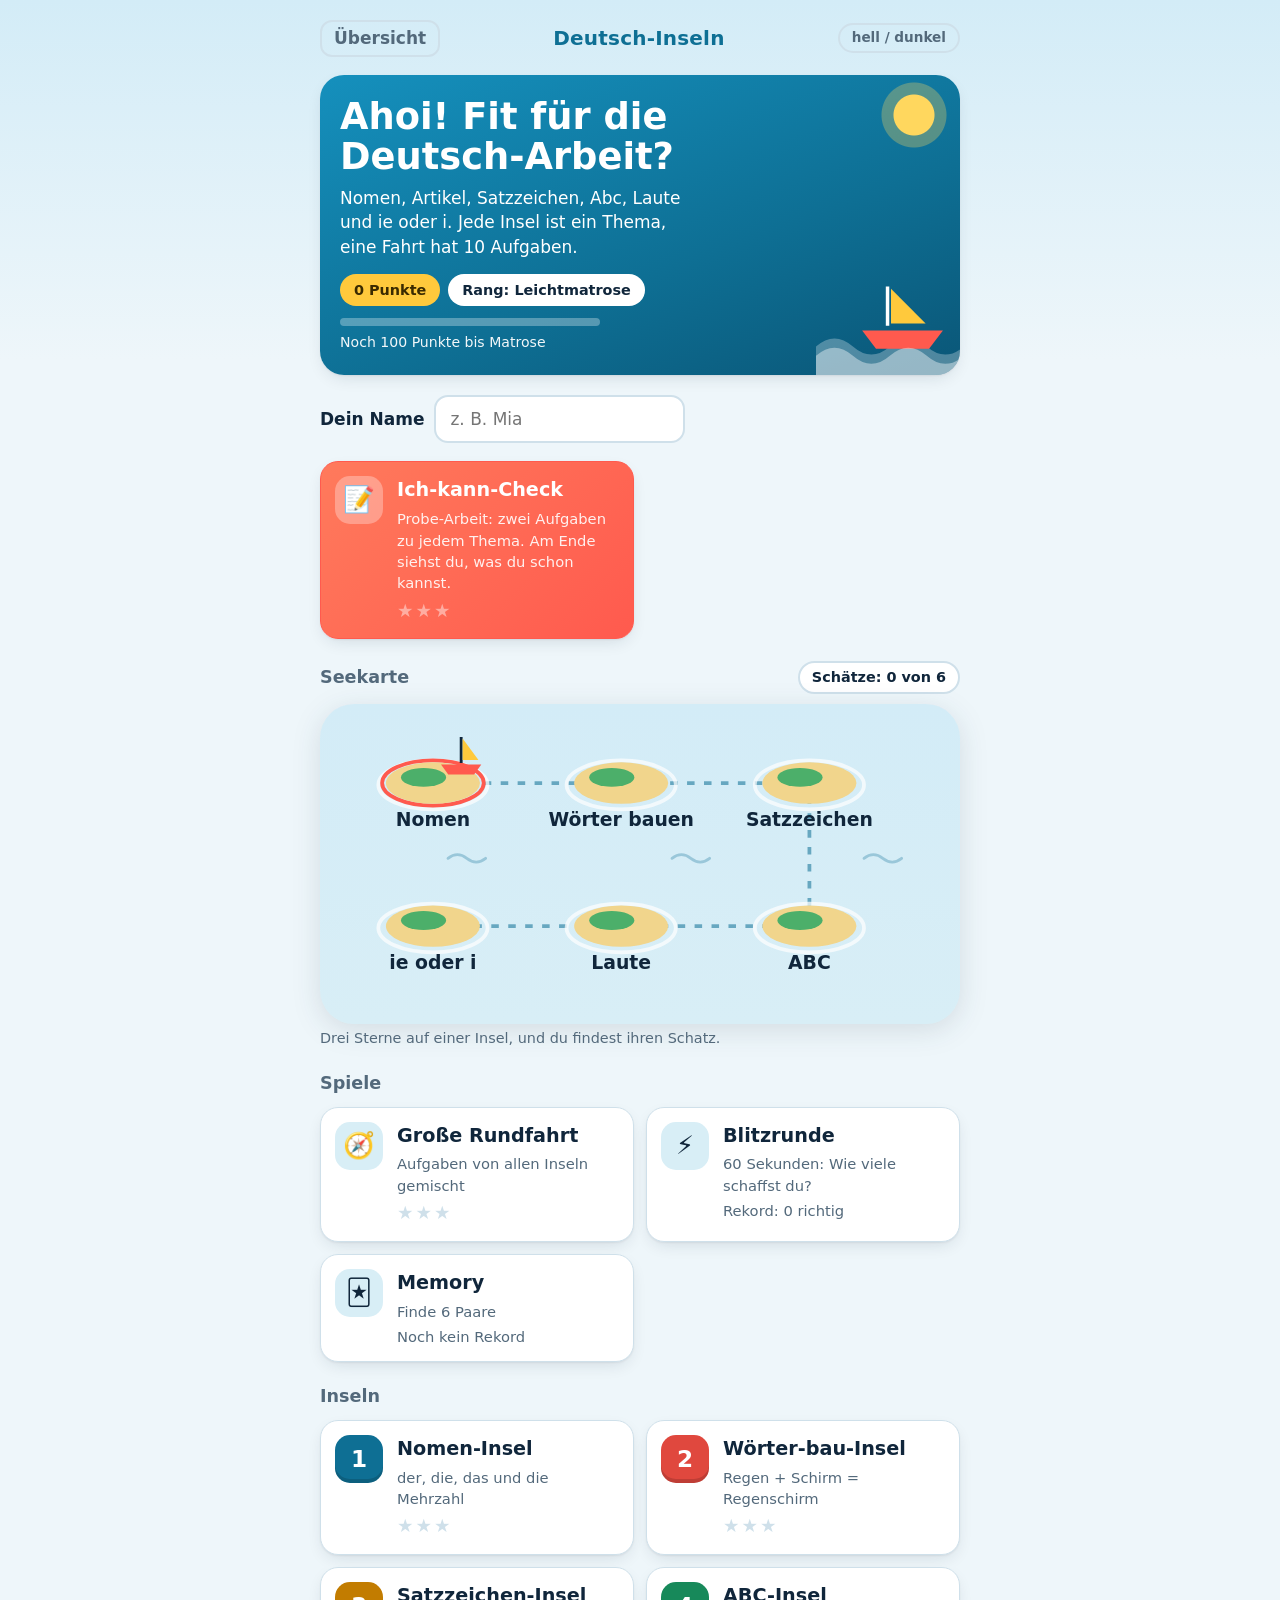
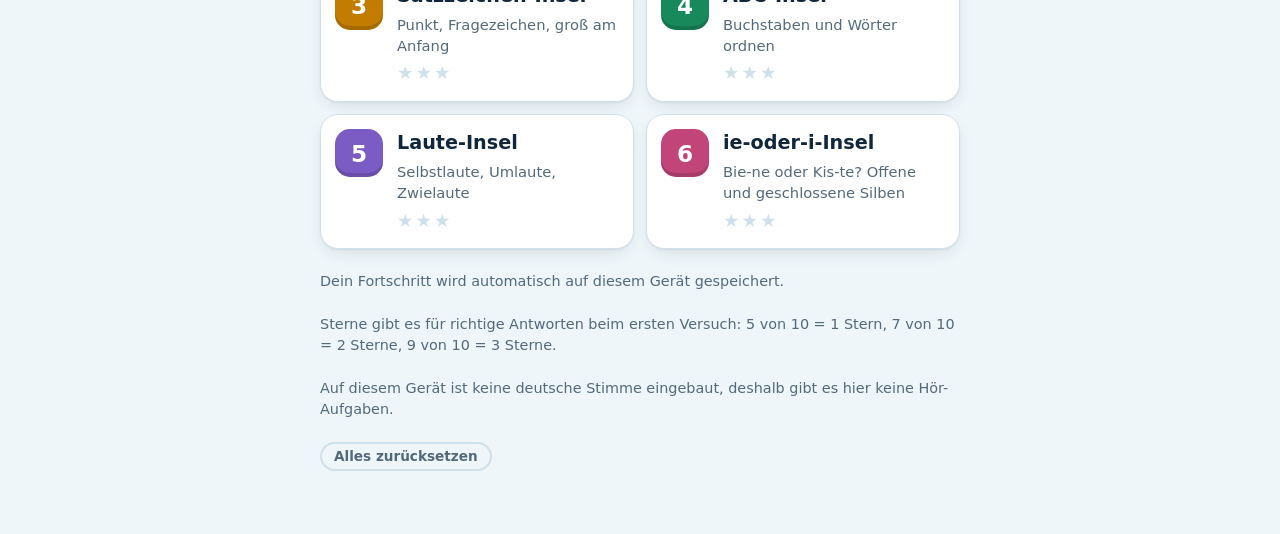
==== commit cd462d2a: "Gestaltung: weichere Karten, nummerierte Inseln, Spiel-Symbole; Wellen, schaukelndes Boot und Konfet" ====
--- a/deutsch-3/woerter-und-saetze/index.html
+++ b/deutsch-3/woerter-und-saetze/index.html
@@ -73,11 +73,11 @@
 const NAMEN_NOMEN=['Lara','Mama','Ben','Oma','Tim','Papa','Mia','Garten','Ball','Schuh','Sonne','Katze','Hund','Kinder','Kuchen','Buch','Bild','Suppe','Zoo','Sofa','Fahrrad','Blumen','Geburtstag','Morgen','Kakao','Pause','Hunger'];
 // Laute einsetzen: Selbstlaute [Emoji, Wort, Stelle der Lücke]; bei Umlauten und Zwielauten sucht die Seite die Stelle selbst
 const SELBST=[['🐕','Hund',1],['🐇','Hase',1],['👖','Hose',1],['⚽','Ball',1],['🐟','Fisch',1],['✏️','Stift',2],['🍴','Gabel',1],['🖌️','Pinsel',1],['🥫','Dose',1],['🌹','Rose',1],['👃','Nase',1],['🎩','Hut',1],['🐄','Kuh',1],['🚌','Bus',1],['🦆','Ente',0],['🍎','Apfel',0],['🦔','Igel',0]];
-const UMLAUT=[['🐻','Bär'],['🧀','Käse'],['🥕','Möhre'],['👑','König'],['🚪','Tür'],['🔑','Schlüssel'],['🧢','Mütze'],['🐞','Käfer'],['🦁','Löwe'],['🥄','Löffel'],['🎲','Würfel'],['🥦','Gemüse']];
+const UMLAUT=[['🐻','Bär'],['🧀','Käse'],['🥕','Möhre'],['👑','König'],['🚪','Tür'],['🔑','Schlüssel'],['🧢','Mütze'],['🐞','Käfer'],['🦁','Löwe'],['🥄','Löffel'],['🎲','Würfel'],['🥦','Gemüse'],['','schön'],['','müde'],['','spät'],['','fühlen'],['','hören'],['','zählen']];
 const ZWIE=[['🪣','Eimer'],['🐭','Maus'],['🌽','Mais'],['🪜','Leiter'],['🏠','Haus'],['🦉','Eule'],['🔥','Feuer'],['👗','Kleid'],['🌳','Baum'],['🚗','Auto'],['🧼','Seife'],['🦈','Hai'],['👍','Daumen'],['🍂','Laub'],['🏘️','Häuser']];
 const ZWIELAUTE=['ai','au','äu','ei','eu'];
 // Silben: Wörter mit Trennstrichen
-const SILBEN=['Hund','Ka-tze','Ba-na-ne','Schu-le','Te-le-fon','Scho-ko-la-de','Kro-ko-dil','Ap-fel','E-le-fant','Gi-raf-fe','Fahr-rad','Re-gen-schirm','Ge-burts-tag','Ku-gel-schrei-ber','Was-ser','Blu-me','Fuß-ball','Spiel-platz','Son-ne','Ta-schen-lam-pe','Pau-se','Hams-ter','Ma-ri-en-kä-fer','Schmet-ter-ling','Ei','Brot'];
+const SILBEN=['Hund','Kat-ze','Ba-na-ne','Schu-le','Te-le-fon','Scho-ko-la-de','Kro-ko-dil','Ap-fel','E-le-fant','Gi-raf-fe','Fahr-rad','Re-gen-schirm','Ge-burts-tag','Ku-gel-schrei-ber','Was-ser','Blu-me','Fuß-ball','Spiel-platz','Son-ne','Ta-schen-lam-pe','Pau-se','Hams-ter','Ma-ri-en-kä-fer','Schmet-ter-ling','Ei','Brot','Pau-sen-hof','Klas-sen-zim-mer','Turn-hal-le','Schul-ta-sche','Was-ser-fla-sche'];
 // ie oder i nach der Silbenmethode: [Wort in Silben, Emoji, Art]
 // 'ie': 1. Silbe offen (endet mit Selbstlaut), i lang  ·  'i': 1. Silbe geschlossen (endet mit Mitlaut), i kurz
 // 'merk': i lang in offener Silbe, aber ohne e (Merkwort). Nur zweisilbige Wörter, damit die Silbenregel sichtbar ist.
@@ -105,6 +105,9 @@
 const NO={
  erkennen(){const n=pick(NOMEN),o=shuffle([UP(n[0])].concat(shuffle(KEIN_NOMEN).slice(0,3).map(UP)));
   return mc({label:'Welches Wort ist ein Nomen?',html:'<p>Nomen sind Wörter für Menschen, Tiere, Pflanzen und Dinge.</p>',options:o,correct:UP(n[0]),sol:`${n[1]} ${n[0]} ist ein Nomen.`,say:`${n[1]} ${n[0]}`})},
+// alle Nomen: ohne „Junge“ (JUNGE könnte auch das Wiewort „junge“ sein)
+ alle(){const ns=shuffle(NOMEN.filter(n=>n[0]!=='Junge')).slice(0,R(2,4)),ws=shuffle(ns.map(n=>UP(n[0])).concat(shuffle(KEIN_NOMEN).slice(0,7-ns.length).map(UP)));
+  return {kind:'alle',label:'Tippe alle Nomen an',html:'<p>Nomen sind Wörter für Menschen, Tiere, Pflanzen und Dinge. Prüfe: Passt der, die oder das davor?</p>',tiles:ws,hits:ws.flatMap((w,i)=>ns.some(n=>UP(n[0])===w)?[i]:[]),sol:'Nomen: '+ns.map(n=>`${n[1]} ${n[0]}`).join(', ')}},
  artikel(){const n=pick(NOMEN);return mc({label:'Welcher Artikel passt?',html:`<p class="big">${emo(n[4])}${GAP} ${n[0]}</p>`,options:['der','die','das'],correct:n[1],sol:`${n[1]} ${n[0]}`,say:`${n[1]} ${n[0]}`})},
  unbestimmt(){const n=pick(NOMEN);return mc({label:'Welcher unbestimmte Artikel passt?',html:`<p class="big">${emo(n[4])}${GAP} ${n[0]}</p>`,options:['ein','eine'],correct:ein(n[1]),sol:`${ein(n[1])} ${n[0]} (${n[1]} ${n[0]})`,say:`${ein(n[1])} ${n[0]}`})},
  welcherArt(){const a=pick(['der','die','das','ein','eine']),b=['der','die','das'].includes(a);
@@ -124,42 +127,45 @@
   return {kind:'type',label:'Schreibe das zusammengesetzte Nomen',html:`<p class="big">${z[1]} ${z[0]} + ${z[3]} ${z[2]} = ${z[3]} ${GAP}</p>`,accept:[z[4]],correct:z[4],sol:`${z[3]} ${z[4]}`,say:`${z[3]} ${z[4]}`}},
  artikel(){const z=pick(ZUS);
   return mc({label:'Welcher Artikel passt?',html:`<p class="big">${GAP} ${z[4]}</p><p class="tip">Tipp: Der Artikel richtet sich nach dem letzten Wort.</p>`,options:['der','die','das'],correct:z[3],sol:`${z[3]} ${z[4]}, denn es heißt ${z[3]} ${z[2]}.`,say:`${z[3]} ${z[4]}`})},
- zerlegen(){const z=pick(ZUS),first=Math.random()<.5,ans=first?z[0]:z[2];
-  const pool=uniqStr(ZUS.flatMap(x=>[x[0],x[2]])).filter(w=>w!==z[0]&&w!==z[2]);
-  return mc({label:'Welches Nomen fehlt?',html:`<p class="big">${z[3]} ${z[4]} = ${first?`${GAP} + ${z[3]} ${z[2]}`:`${z[1]} ${z[0]} + ${GAP}`}</p>`,options:shuffle([ans].concat(shuffle(pool).slice(0,3))),correct:ans,sol:`${z[3]} ${z[4]} = ${z[1]} ${z[0]} + ${z[3]} ${z[2]}`})},
- finden(){const z=pick(ZUS),simple=shuffle(NOMEN.filter(n=>!ZUS.some(x=>x[4]===n[0])&&n[0].length<=6)).slice(0,3).map(n=>n[0]);
-  return mc({label:'Welches Nomen ist zusammengesetzt?',html:'<p>Ein zusammengesetztes Nomen besteht aus zwei Nomen.</p>',options:shuffle([z[4]].concat(simple)),correct:z[4],sol:`${z[4]} = ${z[0]} + ${z[2]}`})}
+ zerlegen(){const z=pick(ZUS),first=Math.random()<.5,[a,w]=first?[z[1],z[0]]:[z[3],z[2]],ans=`${a} ${w}`; // mit Artikel: ein falscher Artikel am richtigen Wort ist auch falsch
+  const pool=uniqStr(ZUS.flatMap(x=>[`${x[1]} ${x[0]}`,`${x[3]} ${x[2]}`])).filter(x=>!x.endsWith(' '+z[0])&&!x.endsWith(' '+z[2]));
+  return mc({label:'Welches Nomen fehlt? Achte auch auf den Artikel.',html:`<p class="big">${z[3]} ${z[4]} = ${first?`${GAP} + ${z[3]} ${z[2]}`:`${z[1]} ${z[0]} + ${GAP}`}</p>`,options:shuffle([ans,`${pick(['der','die','das'].filter(x=>x!==a))} ${w}`].concat(shuffle(pool).slice(0,2))),correct:ans,sol:`${z[3]} ${z[4]} = ${z[1]} ${z[0]} + ${z[3]} ${z[2]}`})},
+// finden: ohne „Fahrrad“ (fahren + Rad, also nicht aus zwei Nomen)
+ finden(){const zs=shuffle(ZUS).filter((z,i,a)=>a.findIndex(x=>x[4]===z[4])===i).slice(0,R(2,3)),simple=shuffle(NOMEN.filter(n=>!ZUS.some(x=>x[4]===n[0])&&n[0]!=='Fahrrad')).slice(0,6-zs.length).map(n=>n[0]);
+  const ws=shuffle(zs.map(z=>z[4]).concat(simple));
+  return {kind:'alle',label:'Tippe alle zusammengesetzten Nomen an',html:'<p>Ein zusammengesetztes Nomen besteht aus zwei Nomen.</p>',tiles:ws,hits:ws.flatMap((w,i)=>zs.some(z=>z[4]===w)?[i]:[]),sol:zs.map(z=>`${z[4]} = ${z[0]} + ${z[2]}`).join(', ')}}
 };
 
 /* ---------- Satzzeichen-Insel ---------- */
 const startKlein=s=>s[2]?s[0]:s[0][0].toLowerCase()+s[0].slice(1); // Satzanfang klein, außer bei Nomen und Namen
 const mark=s=>s[1]==='F'?'?':'.';
 function twoSentences(){let a,b;do{a=pick(SAETZE);b=pick(SAETZE)}while(a===b);return [a,b]}
+const text=ss=>ss.map(s=>s[0]+mark(s)).join(' ');
 const SZ={
  zeichen(){const s=pick(SAETZE);return mc({label:'Welches Satzzeichen fehlt?',html:`<p class="big">${s[0]} ${GAP}</p>`,options:['.','?'],correct:mark(s),sol:`${s[0]}${mark(s)} ${s[1]==='F'?'Das ist eine Frage.':'Das ist ein Aussagesatz.'}`,say:s[0]+mark(s)})},
  satzart(){const s=pick(SAETZE);return mc({label:'Was für ein Satz ist das?',html:`<p class="big">${s[0]}${mark(s)}</p>`,options:['Aussagesatz','Fragesatz'],correct:s[1]==='F'?'Fragesatz':'Aussagesatz',sol:s[1]==='F'?'Fragesatz: Am Ende steht ein Fragezeichen.':'Aussagesatz: Am Ende steht ein Punkt.',say:s[0]+mark(s)})},
- gross(){let a,b;do{[a,b]=twoSentences()}while(b[2]);const w0=b[0].split(' ')[0],low=startKlein(b),wrong=low.split(' ').slice(1).filter(w=>!NAMEN_NOMEN.includes(w)&&w===w.toLowerCase());
-  const o=shuffle([w0.toLowerCase()].concat(shuffle(uniqStr(wrong.concat(a[0].split(' ').slice(1).filter(w=>w===w.toLowerCase())))).filter(w=>w!==w0.toLowerCase()).slice(0,3)));
-  return mc({label:'Welches Wort muss großgeschrieben werden?',html:`<p class="big">${a[0]}${mark(a)} ${low}${mark(b)}</p>`,options:o,correct:w0.toLowerCase(),sol:`${w0} – am Satzanfang schreibt man groß.`,say:`${a[0]}${mark(a)} ${b[0]}${mark(b)}`})},
- grenzen(){const [a,b]=twoSentences(),ok=`${a[0]}${mark(a)} ${b[0]}${mark(b)}`,aw=a[0].split(' ');
+ gross(){const ss=shuffle(SAETZE).slice(0,3),ok=text(ss),ws=ok.split(' '); // alles klein: Satzanfänge, Nomen und Namen antippen
+  return {kind:'alle',label:'Tippe alle Wörter an, die man großschreibt',html:'<p>Satzanfänge, Nomen und Namen schreibt man groß.</p>',tiles:ws.map(w=>w.toLowerCase()),hits:ws.flatMap((w,i)=>w[0]!==w[0].toLowerCase()?[i]:[]),sol:ok,say:ok}},
+ grenzen(){const [a,b]=twoSentences(),c=pick(SAETZE.filter(s=>s!==a&&s!==b)),tail=' '+text([c]),ok=`${a[0]}${mark(a)} ${b[0]}${mark(b)}`+tail,aw=a[0].split(' ');
   const w=[];
   w.push(`${aw.slice(0,-1).join(' ')}${mark(a)} ${cap(aw[aw.length-1])} ${startKlein(b)}${mark(b)}`); // Grenze an falscher Stelle
   w.push(`${a[0]} ${startKlein(b)}${mark(b)}`);                                                   // Satzzeichen fehlt
   if(a[1]==='F')w.push(`${a[0]}. ${b[0]}${mark(b)}`);                                            // Punkt nach einer Frage
   if(!b[2])w.push(`${a[0]}${mark(a)} ${startKlein(b)}${mark(b)}`);                                 // klein nach dem Punkt
-  return mc({label:'Welcher Text ist richtig geschrieben?',html:'<p>Achte auf Satzzeichen und große Satzanfänge.</p>',options:shuffle([ok].concat(shuffle(uniqStr(w).filter(x=>x!==ok)).slice(0,2))),correct:ok,sol:ok,say:ok})}
+  return mc({label:'Welcher Text ist richtig geschrieben?',html:'<p>Achte auf Satzzeichen und große Satzanfänge.</p>',options:shuffle([ok].concat(shuffle(uniqStr(w.map(x=>x+tail)).filter(x=>x!==ok)).slice(0,2))),correct:ok,sol:ok,say:ok})}
 };
 
 /* ---------- ABC-Insel ---------- */
 const ABCW=['Ampel','Banane','Clown','Dach','Eule','Fuchs','Gabel','Hund','Insel','Junge','Kerze','Lampe','Mond','Nest','Obst','Pilz','Quark','Rabe','Sonne','Tasse','Uhr','Vase','Wolke','Zebra','Hose','Hand','Haus','Hemd','Hut','Hase','Berg','Ball','Bus','Brot','Biene','Buch'];
 const AB={
- luecke(){const i=R(1,24),k=Math.random()<.6?i:pick([i-1,i+1]),show=[ABC[i-1],ABC[i],ABC[i+1]].map((c,j)=>j===k-i+1?GAP:c);
-  const L=ABC[k];return {kind:'type',label:'Welcher Buchstabe fehlt?',html:`<p class="big">${show.join(' ')}</p>`,accept:[L,L.toLowerCase()],correct:L,sol:`${ABC[i-1]} ${ABC[i]} ${ABC[i+1]}`}},
+ luecke(){const i=R(0,21),[g,h]=shuffle([0,1,2,3,4]).slice(0,2).sort(),row=[...ABC.slice(i,i+5)],pair=(x,y)=>`${x} und ${y}`; // fünf Buchstaben, zwei fehlen
+  const ok=pair(row[g],row[h]),o=uniqStr([ok,pair(row[h],row[g])].concat([-1,1].filter(d=>i+g+d>=0&&i+h+d<26).map(d=>pair(ABC[i+g+d],ABC[i+h+d])))).slice(0,4);
+  return mc({label:'Welche Buchstaben fehlen?',html:`<p class="big">${row.map((c,j)=>j===g||j===h?GAP:c).join(' ')}</p><p class="tip">Erst die erste Lücke, dann die zweite.</p>`,options:shuffle(o),correct:ok,sol:row.join(' ')})},
  nachbar(){const i=R(1,24),nach=Math.random()<.5,L=nach?ABC[i+1]:ABC[i-1];
   return mc({label:'Abc',html:`<p class="big">Welcher Buchstabe kommt ${nach?'nach':'vor'} <b>${ABC[i]}</b>?</p>`,options:shuffle(uniqStr([L,ABC[nach?i-1:i+1],ABC[nach?Math.min(25,i+2):Math.max(0,i-2)],ABC[(i+5)%26]]).filter(x=>x!==ABC[i])),correct:L,sol:nach?`${ABC[i]} ${L}`:`${L} ${ABC[i]}`})},
  ordnen(){const same=Math.random()<.4;let ws;
   // gleicher Anfang: Gruppen mit verschiedenen zweiten Buchstaben
-  if(same)ws=shuffle(pick([['Hand','Hemd','Hose','Hund'],['Ball','Berg','Biene','Brot','Bus']])).slice(0,4);else{ws=[];for(const w of shuffle(ABCW))if(!ws.some(x=>x[0]===w[0])){ws.push(w);if(ws.length===5)break}}
+  if(same)ws=shuffle(pick([['Hand','Hemd','Hose','Hund'],['Ball','Berg','Biene','Brot','Bus']])).slice(0,4);else{ws=[];for(const w of shuffle(ABCW))if(!ws.some(x=>x[0]===w[0])){ws.push(w);if(ws.length===6)break}}
   const s=ws.slice().sort((a,b)=>a.toLowerCase()<b.toLowerCase()?-1:1);
   return {kind:'build',label:'Ordne nach dem Abc',html:`<p>Tippe die Wörter in der Reihenfolge des Abc an.${same?' Alle beginnen gleich – schau auf den zweiten Buchstaben!':''}</p>`,tiles:shuffle(ws),target:s.join(' '),sol:s.join(', ')}},
  erstes(){const ws=[];for(const w of shuffle(ABCW))if(!ws.some(x=>x[0]===w[0])){ws.push(w);if(ws.length===4)break}const f=ws.slice().sort((a,b)=>a<b?-1:1)[0];
@@ -191,17 +197,17 @@
 const ieWord=x=>x[0].replace(/-/g,''),ieFirst=x=>x[0].split('-')[0],ieOpen=x=>/[aeiouäöü]$/i.test(ieFirst(x));
 const ieWhy=x=>x[2]==='merk'?`${x[0]}: Die erste Silbe ist offen, das i klingt lang – aber ohne e! Das ist ein Merkwort.`
   :x[2]==='ie'?`${x[0]}: Die erste Silbe ist offen, das i klingt lang. Deshalb ie.`:`${x[0]}: Die erste Silbe ist geschlossen, das i klingt kurz. Deshalb i.`;
-const lueckeIE=w=>{const i=w.search(/ie|i/i),n=w.slice(i,i+2).toLowerCase()==='ie'?2:1;return w.slice(0,i)+GAP+w.slice(i+n)};
-const IEW=IE.filter(x=>x[2]!=='merk');
+const lueckeIE=w=>w.replace(/ie?/i,GAP);
+const IEW=IE.filter(x=>x[2]!=='merk'); // Merkwörter nur in der Merkwort-Aufgabe: bei „lang“ oder „offen“ denken Kinder sonst an ie
 const IE_={
  einsetzen(){const x=pick(IEW),w=ieWord(x);
   return mc({label:'ie oder i?',html:`<p class="big">${emo(x[1])}${lueckeIE(w)}</p><p class="tip">Sprich das Wort in Silben. Endet die erste Silbe mit dem i, schreibst du meistens ie.</p>`,options:['i','ie'],correct:x[2],sol:ieWhy(x),say:w})},
- offen(){const x=pick(IE);
+ offen(){const x=pick(IEW);
   return mc({label:'Ist die erste Silbe offen oder geschlossen?',html:`<p class="big">${x[0]}</p><p class="tip">Offen: Die Silbe endet mit einem Selbstlaut. Geschlossen: Sie endet mit einem Mitlaut.</p>`,options:['offen','geschlossen'],correct:ieOpen(x)?'offen':'geschlossen',sol:ieWhy(x),say:ieWord(x)})},
  tabelle(){const o=pick(IE.filter(x=>x[2]==='ie')),c=shuffle(IE.filter(x=>x[2]==='i')).slice(0,3);
   return mc({label:'Welches Wort hat eine offene erste Silbe?',html:'<p>Sprich die Wörter in Silben.</p>',options:shuffle([o].concat(c).map(x=>x[0])),correct:o[0],sol:ieWhy(o)})},
- lang(){const x=pick(IE),w=ieWord(x);return mc({label:'Wird das i lang oder kurz gesprochen?',html:`<p class="big">${emo(x[1])}${w}</p>`,options:['lang','kurz'],correct:x[2]==='i'?'kurz':'lang',sol:ieWhy(x),say:w})},
- hoeren(){const x=pick(IE),w=ieWord(x);return {kind:'listen',label:'Hör genau hin: Ist das i lang oder kurz?',options:['lang','kurz'],correct:x[2]==='i'?'kurz':'lang',sol:ieWhy(x),say:w}},
+ lang(){const x=pick(IEW),w=ieWord(x);return mc({label:'Wird das i lang oder kurz gesprochen?',html:`<p class="big">${emo(x[1])}${w}</p>`,options:['lang','kurz'],correct:x[2]==='i'?'kurz':'lang',sol:ieWhy(x),say:w})},
+ hoeren(){const x=pick(IEW),w=ieWord(x);return {kind:'listen',label:'Hör genau hin: Ist das i lang oder kurz?',options:['lang','kurz'],correct:x[2]==='i'?'kurz':'lang',sol:ieWhy(x),say:w}},
  schreiben(){ // nur Bilder mit eindeutigem Namen
   const x=pick(IE.filter(x=>['Bie-ne','Zie-ge','Spie-gel','Stie-fel','Flie-ge','Zwie-bel','Spin-ne','Pin-sel','Bril-le'].includes(x[0]))),w=ieWord(x);
   return {kind:'type',label:'Schreibe das Wort richtig',html:`<p class="big">${emo(x[1])}</p><p class="tip">Nomen schreibt man groß. Sprich in Silben: ie oder i?</p>`,accept:[w],correct:w,sol:ieWhy(x),say:w}},
@@ -270,7 +276,7 @@
    <button class="tile" id="gb"><h3>Blitzrunde</h3><span class="sub">${BLITZ} Sekunden: Wie viele schaffst du?</span><span class="sub">Rekord: ${save.blitz||0} richtig</span></button>
    <button class="tile" id="gm"><h3>Memory</h3><span class="sub">Finde ${PAIRS} Paare</span><span class="sub">${save.memo?'Rekord: '+save.memo+' Züge':'Noch kein Rekord'}</span></button>
   </div>
-  <h2 class="sec">Inseln</h2><div class="grid">${tiles}</div>
+  <h2 class="sec">Inseln</h2><div class="grid isles">${tiles}</div>
   <p class="tip">${storageOK?'Dein Fortschritt wird automatisch auf diesem Gerät gespeichert.':'Speichern geht in diesem Browser gerade nicht (privates Fenster?). Dein Fortschritt geht beim Schließen verloren.'}</p>
   <p class="tip">Sterne gibt es für richtige Antworten beim ersten Versuch: 5 von 10 = 1 Stern, 7 von 10 = 2 Sterne, 9 von 10 = 3 Sterne.</p>
   <p class="tip">${VOICE?`<button class="theme" id="snd">${save.sound?'🔊 Ton an':'🔇 Ton aus'}</button> Wörter vorlesen und Hör-Aufgaben nutzen die Stimme dieses Geräts.${/Firefox/.test(navigator.userAgent)&&/Macintosh/.test(navigator.userAgent)?' In Firefox auf dem Mac knackt die Stimme am Ende, in Safari oder Chrome klingt sie sauber.':''}${/iPhone/.test(navigator.userAgent)?' Kein Ton auf dem iPhone? Stummschalter ausschalten (Klingeln an) und lauter stellen.':''}`:'Auf diesem Gerät ist keine deutsche Stimme eingebaut, deshalb gibt es hier keine Hör-Aufgaben.'}</p>
--- a/gemeinsam/stil.css
+++ b/gemeinsam/stil.css
@@ -1,77 +1,93 @@
-/* Gemeinsame Gestaltung der Englisch-5-Missionen */
+/* Gemeinsame Gestaltung aller Missionen */
 /* Layout: eine schmale Spalte, Inseln als Kacheln, eine Frage pro Bildschirm. Thema: Segeltörn von Insel zu Insel. */
 :root{
   --bg:#eef6fa; --card:#ffffff; --ink:#10263b; --muted:#53697b; --line:#cfe0ea;
   --sea:#0e6f94; --sea-soft:#d8eef6; --coral:#ff5a4e; --coral-ink:#ffffff; --sun:#ffc93c; --sun-ink:#3a2a00;
   --good:#17895a; --good-soft:#d9f3e6; --bad:#c93a32; --bad-soft:#fde3e0;
+  --sky:#d3ecf7; --shadow:0 1px 2px rgba(16,38,59,.06),0 6px 18px -6px rgba(16,38,59,.16); --shadow-up:0 2px 4px rgba(16,38,59,.08),0 14px 28px -8px rgba(16,38,59,.24);
   --f-display:ui-rounded,'SF Pro Rounded','Arial Rounded MT Bold','Nunito','Trebuchet MS','Segoe UI',system-ui,sans-serif;
   --f-body:system-ui,-apple-system,'Segoe UI',Roboto,'Helvetica Neue',Arial,sans-serif;
 }
 @media (prefers-color-scheme: dark){:root:not([data-theme="light"]){
   --bg:#0a1a28; --card:#12293c; --ink:#eaf3f9; --muted:#9db4c5; --line:#24435c;
   --sea:#4fc0e8; --sea-soft:#133a52; --coral:#ff7468; --coral-ink:#2b0805; --sun:#ffd25a; --sun-ink:#2b2000;
-  --good:#4fd196; --good-soft:#12382b; --bad:#ff8a80; --bad-soft:#401c19; color-scheme:dark;}}
+  --good:#4fd196; --good-soft:#12382b; --bad:#ff8a80; --bad-soft:#401c19; color-scheme:dark;
+  --sky:#0f2a40; --shadow:0 1px 2px rgba(0,0,0,.3),0 8px 20px -8px rgba(0,0,0,.55); --shadow-up:0 2px 4px rgba(0,0,0,.35),0 16px 30px -10px rgba(0,0,0,.7);}}
 :root[data-theme="dark"]{
   --bg:#0a1a28; --card:#12293c; --ink:#eaf3f9; --muted:#9db4c5; --line:#24435c;
   --sea:#4fc0e8; --sea-soft:#133a52; --coral:#ff7468; --coral-ink:#2b0805; --sun:#ffd25a; --sun-ink:#2b2000;
-  --good:#4fd196; --good-soft:#12382b; --bad:#ff8a80; --bad-soft:#401c19; color-scheme:dark;}
+  --good:#4fd196; --good-soft:#12382b; --bad:#ff8a80; --bad-soft:#401c19; color-scheme:dark;
+  --sky:#0f2a40; --shadow:0 1px 2px rgba(0,0,0,.3),0 8px 20px -8px rgba(0,0,0,.55); --shadow-up:0 2px 4px rgba(0,0,0,.35),0 16px 30px -10px rgba(0,0,0,.7);}
 *{box-sizing:border-box}
-body{background:var(--bg);color:var(--ink);font-family:var(--f-body);font-size:17px;line-height:1.45;padding-inline:16px;padding-block:20px 48px}
+body{background:linear-gradient(180deg,var(--sky),var(--bg) 360px) no-repeat,var(--bg);color:var(--ink);font-family:var(--f-body);font-size:17px;line-height:1.45;padding-inline:16px;padding-block:20px 48px}
 #app{max-width:640px;margin:0 auto}
 h1,h2,h3{font-family:var(--f-display);margin:0;font-weight:600;text-wrap:balance}
 button{font:inherit;color:inherit;cursor:pointer}
-button:focus-visible,input:focus-visible{outline:3px solid var(--sea);outline-offset:2px}
+button:focus-visible,input:focus-visible,a:focus-visible{outline:3px solid var(--sea);outline-offset:2px}
 .top{display:flex;align-items:center;justify-content:space-between;gap:12px;margin-bottom:18px}
 .brand{font-family:var(--f-display);font-weight:700;font-size:1.25rem;color:var(--sea);letter-spacing:.01em}
 .pill{display:inline-flex;align-items:center;gap:6px;background:var(--card);border:2px solid var(--line);border-radius:999px;padding:4px 12px;color:var(--ink);font-weight:800;font-size:.9rem;font-variant-numeric:tabular-nums}
 .pill.sun{background:var(--sun);border-color:var(--sun);color:var(--sun-ink)}
-.hero{background:var(--sea);color:#fff;border-radius:22px;padding:22px 20px;margin-bottom:20px;position:relative;overflow:hidden}
-:root[data-theme="dark"] .hero{color:#06202e}
-@media (prefers-color-scheme: dark){:root:not([data-theme="light"]) .hero{color:#06202e}}
-.hero h1{font-size:clamp(1.7rem,6vw,2.3rem);line-height:1.1}
+.hero{background:radial-gradient(circle at calc(100% - 46px) 40px,#ffd75e 0 20px,rgba(255,215,94,.3) 21px 32px,rgba(255,215,94,0) 33px),linear-gradient(160deg,#1590bd,var(--sea) 60%,#0a5677);color:#fff;border-radius:24px;padding:22px 20px;margin-bottom:20px;min-height:170px;position:relative;overflow:hidden;box-shadow:var(--shadow)}
+.hero>*{position:relative;z-index:1}
+:root[data-theme="dark"] .hero{color:#06202e;background:radial-gradient(circle at calc(100% - 46px) 40px,#ffe08a 0 20px,rgba(255,224,138,.35) 21px 32px,rgba(255,224,138,0) 33px),linear-gradient(160deg,#7fd6f2,var(--sea) 60%,#2f9fca)}
+@media (prefers-color-scheme: dark){:root:not([data-theme="light"]) .hero{color:#06202e;background:radial-gradient(circle at calc(100% - 46px) 40px,#ffe08a 0 20px,rgba(255,224,138,.35) 21px 32px,rgba(255,224,138,0) 33px),linear-gradient(160deg,#7fd6f2,var(--sea) 60%,#2f9fca)}}
+.hero h1{font-size:clamp(1.7rem,6vw,2.3rem);line-height:1.1;padding-right:56px}
 .hero p{margin:8px 0 0;max-width:34ch}
-.hero svg{position:absolute;right:-6px;bottom:-4px;width:130px;opacity:.9}
+.hero>svg{position:absolute;right:-6px;bottom:-4px;width:150px;z-index:0}
 .rank{margin-top:14px;display:flex;gap:8px;flex-wrap:wrap}
 .rank .pill{border-color:transparent}
 .namebox{display:flex;gap:10px;align-items:center;margin-bottom:18px;flex-wrap:wrap}
 .namebox label{font-weight:800}
 input[type=text]{font:inherit;color:var(--ink);background:var(--card);border:2px solid var(--line);border-radius:14px;padding:10px 14px;min-width:0}
 .grid{display:grid;grid-template-columns:repeat(auto-fill,minmax(250px,1fr));gap:12px}
-.tile{text-align:left;background:var(--card);border:2px solid var(--line);border-radius:18px;padding:14px 16px;display:grid;gap:4px;transition:transform .12s,border-color .12s}
-.tile:hover{border-color:var(--sea);transform:translateY(-2px)}
+.tile{text-align:left;background:var(--card);border:1px solid var(--line);border-radius:18px;padding:14px 16px;display:grid;gap:4px;align-content:start;position:relative;box-shadow:var(--shadow);transition:transform .15s,box-shadow .15s,border-color .15s}
+a.tile{color:inherit;text-decoration:none}
+.tile:hover{border-color:var(--sea);transform:translateY(-3px);box-shadow:var(--shadow-up)}
+/* Symbol links in der Kachel: Inseln nummeriert wie auf der Seekarte, Spiele mit Bild, Übersicht per data-ico */
+.isles{counter-reset:isl}
+.isles .tile,.tile[data-ico],#gb,#gm,#rs,.tile[data-t=mix],.tile[data-t=check]{padding-left:76px;min-height:76px}
+.isles .tile::before,.tile[data-ico]::before,#gb::before,#gm::before,#rs::before,.tile[data-t=mix]::before,.tile[data-t=check]::before{
+  content:attr(data-ico);position:absolute;left:14px;top:14px;width:48px;height:48px;border-radius:15px;display:grid;place-items:center;font-size:1.6rem;line-height:1;background:var(--tint-soft,var(--sea-soft))}
+.isles .tile{counter-increment:isl}
+.isles .tile::before{content:counter(isl);background:var(--tint,#0e6f94);color:#fff;font:700 1.45rem var(--f-display);box-shadow:inset 0 -4px 0 rgba(0,0,0,.15)}
+.isles .tile:nth-child(6n+2){--tint:#e0483e}.isles .tile:nth-child(6n+3){--tint:#c27c00}.isles .tile:nth-child(6n+4){--tint:#17895a}
+.isles .tile:nth-child(6n+5){--tint:#7b5cc4}.isles .tile:nth-child(6n){--tint:#c2457a}
+#gb::before{content:'⚡'}#gm::before{content:'🃏'}#rs::before{content:'⛵'}.tile[data-t=mix]::before{content:'🧭'}.tile[data-t=check]::before{content:'📝'}
+.tile.mix::before,#rs::before{background:rgba(255,255,255,.3)}
 .tile h3{font-size:1.2rem}
 .tile .sub{color:var(--muted);font-size:.92rem}
 .stars{letter-spacing:2px;font-size:1.15rem;color:var(--line)}
 .stars b{color:var(--sun);font-weight:400;text-shadow:0 0 0 var(--sun-ink)}
-.tile.resume{background:var(--sun);border-color:var(--sun);color:var(--sun-ink)}
+.tile.resume{background:linear-gradient(135deg,#ffd75e,var(--sun));border-color:var(--sun);color:var(--sun-ink)}
 .tile.resume .sub{color:inherit}
-.tile.mix{background:var(--coral);border-color:var(--coral);color:var(--coral-ink)}
+.tile.mix{background:linear-gradient(135deg,#ff7a5c,var(--coral));border-color:var(--coral);color:var(--coral-ink)}
 .tile.mix .sub{color:inherit;opacity:.9}
 .tile.mix .stars{color:rgba(255,255,255,.45)}
 .tile.mix .stars b{color:#fff}
 .sec{margin:22px 0 10px;font-size:1.1rem;color:var(--muted)}
 .q-head{display:flex;align-items:center;gap:12px;margin-bottom:12px}
 .back{background:none;border:2px solid var(--line);border-radius:12px;padding:4px 12px;font-weight:800;color:var(--muted)}
-.track{flex:1;height:14px;background:var(--sea-soft);border-radius:999px;position:relative}
-.track i{position:absolute;left:0;top:0;bottom:0;background:var(--sea);border-radius:999px;transition:width .35s}
+.track{flex:1;height:14px;background:var(--sea-soft);border-radius:999px;position:relative;box-shadow:inset 0 2px 3px rgba(0,0,0,.08)}
+.track i{position:absolute;left:0;top:0;bottom:0;background:linear-gradient(90deg,#4fc0e8,var(--sea));border-radius:999px;transition:width .35s}
 .track svg{position:absolute;top:-13px;width:34px;transition:left .35s;margin-left:-12px}
 .streak{min-width:78px;text-align:center}
-.qcard{background:var(--card);border:2px solid var(--line);border-radius:22px;padding:22px 18px}
-.kind{font-size:.82rem;font-weight:800;text-transform:uppercase;letter-spacing:.08em;color:var(--sea)}
-.kind.redo{color:var(--coral)}
+.qcard{background:var(--card);border:1px solid var(--line);border-radius:24px;padding:22px 18px;box-shadow:var(--shadow)}
+.kind{display:inline-block;font-size:.78rem;font-weight:800;text-transform:uppercase;letter-spacing:.08em;color:var(--sea);background:var(--sea-soft);border-radius:999px;padding:3px 10px}
+.kind.redo{color:var(--coral);background:var(--bad-soft)}
 .prompt{font-family:var(--f-display);font-weight:600;font-size:clamp(1.7rem,7vw,2.4rem);line-height:1.15;margin:6px 0 16px;overflow-wrap:anywhere}
 .opts{display:grid;gap:10px}
-.opt{text-align:left;background:var(--bg);border:2px solid var(--line);border-radius:14px;padding:13px 16px;font-weight:800;font-size:1.05rem;overflow-wrap:anywhere}
-.opt:hover:not(:disabled){border-color:var(--sea)}
-.opt.right{background:var(--good-soft);border-color:var(--good);color:var(--good)}
-.opt.wrong{background:var(--bad-soft);border-color:var(--bad);color:var(--bad)}
+.opt{text-align:left;background:var(--card);border:2px solid var(--line);border-radius:16px;box-shadow:0 3px 0 var(--line);padding:13px 16px;font-weight:800;font-size:1.05rem;overflow-wrap:anywhere}
+.opt:hover:not(:disabled){border-color:var(--sea);box-shadow:0 3px 0 var(--sea)}
+.opt.right{background:var(--good-soft);border-color:var(--good);color:var(--good);box-shadow:0 3px 0 var(--good)}
+.opt.wrong{background:var(--bad-soft);border-color:var(--bad);color:var(--bad);box-shadow:0 3px 0 var(--bad)}
 .opt:disabled{cursor:default}
 .typebox{display:flex;gap:10px;flex-wrap:wrap}
 .typebox input{flex:1 1 180px;font-size:1.2rem;font-weight:800}
 .slots{font-family:var(--f-display);letter-spacing:.2em;color:var(--muted);margin:-6px 0 12px;min-height:1.4em}
-.btn{background:var(--coral);color:var(--coral-ink);border:0;border-radius:14px;padding:12px 22px;font-weight:800;font-family:var(--f-display);font-size:1.1rem;box-shadow:0 4px 0 rgba(0,0,0,.18)}
+.btn{background:linear-gradient(180deg,#ff7a6a,var(--coral));color:var(--coral-ink);border:0;border-radius:14px;padding:12px 22px;font-weight:800;font-family:var(--f-display);font-size:1.1rem;box-shadow:0 4px 0 rgba(0,0,0,.18)}
 .btn:active{transform:translateY(2px);box-shadow:0 2px 0 rgba(0,0,0,.18)}
-.btn.ghost{background:var(--card);color:var(--ink);border:2px solid var(--line);box-shadow:none}
+.btn.ghost{background:var(--card);box-shadow:none;color:var(--ink);border:2px solid var(--line);box-shadow:none}
 .btn.small{padding:8px 14px;font-size:.95rem}
 .fb{margin-top:16px;border-radius:16px;padding:14px 16px;display:grid;grid-template-columns:minmax(0,1fr);gap:10px}
 .fb.ok{background:var(--good-soft);color:var(--good)}
@@ -81,10 +97,10 @@
 .fb .row{display:flex;justify-content:flex-end}
 .end{text-align:center}
 .bigstars{font-size:3rem;letter-spacing:6px;color:var(--line);margin:6px 0}
-.bigstars b{color:var(--sun);font-weight:400}
+.bigstars b{color:var(--sun);font-weight:400;text-shadow:0 2px 8px rgba(255,201,60,.6)}
 .bigstars span{display:inline-block}
 .stats{display:flex;gap:10px;justify-content:center;flex-wrap:wrap;margin:12px 0 18px}
-.mist{text-align:left;background:var(--card);border:2px solid var(--line);border-radius:16px;padding:12px 16px;margin:14px 0}
+.mist{text-align:left;background:var(--card);border:1px solid var(--line);box-shadow:var(--shadow);border-radius:16px;padding:12px 16px;margin:14px 0}
 .mist h3{font-size:1.05rem;margin-bottom:6px}
 .mist ul{margin:0;padding-left:18px}
 .mist li{margin:3px 0}
@@ -93,11 +109,33 @@
 .theme{background:none;border:2px solid var(--line);border-radius:999px;padding:3px 12px;font-weight:800;font-size:.85rem;color:var(--muted)}
 @keyframes pop{0%{transform:scale(.3) rotate(-20deg);opacity:0}70%{transform:scale(1.25)}100%{transform:scale(1);opacity:1}}
 .pop{animation:pop .5s both}
-@media (prefers-reduced-motion:reduce){.pop{animation:none}.tile,.track i,.track svg{transition:none}}
+/* Bewegung nur auf Startseite, Seekarte und Endbildschirm, nie während einer Aufgabe (Kinder sollen sich dort konzentrieren) */
+@keyframes rise{from{opacity:0;transform:translateY(14px)}}
+@keyframes rock{from{transform:rotate(-4deg) translateY(1px)}to{transform:rotate(4deg) translateY(-2px)}}
+@keyframes waves{to{transform:translateX(-64px)}}
+@keyframes drift{from{transform:translateX(-5px)}to{transform:translateX(5px)}}
+@keyframes ping{from{opacity:.7;transform:scale(.85)}to{opacity:0;transform:scale(1.5)}}
+@keyframes twinkle{0%,100%{opacity:0;transform:scale(.4)}50%{opacity:1;transform:scale(1)}}
+@keyframes fall{from{transform:translateY(0) rotate(0)}to{transform:translateY(560px) rotate(var(--r));opacity:.2}}
+#app:has(>.hero)>*{animation:rise .45s both}
+#app:has(>.hero)>:nth-child(2){animation-delay:.04s}#app:has(>.hero)>:nth-child(3){animation-delay:.08s}#app:has(>.hero)>:nth-child(4){animation-delay:.12s}
+#app:has(>.hero)>:nth-child(5){animation-delay:.16s}#app:has(>.hero)>:nth-child(6){animation-delay:.2s}#app:has(>.hero)>:nth-child(n+7){animation-delay:.24s}
+.hero .bob,.map .bob{transform-box:fill-box;transform-origin:50% 100%;animation:rock 2.6s ease-in-out infinite alternate}
+.hero .wv{animation:waves 7s linear infinite}.hero .wv2{animation-duration:4.5s}
+.map .ripple{fill:none;stroke:var(--sea);stroke-width:1.5;stroke-linecap:round;opacity:.3;animation:drift 4s ease-in-out infinite alternate}
+.map .ripple:nth-of-type(2n){animation-duration:5.5s;animation-direction:alternate-reverse}
+.map .ping{fill:none;stroke:var(--coral);stroke-width:2;transform-box:fill-box;transform-origin:center;animation:ping 1.8s ease-out infinite}
+.map .spark{fill:#fff3b0;transform-box:fill-box;transform-origin:center;animation:twinkle 2.2s ease-in-out infinite}
+.end{position:relative;overflow:hidden;animation:rise .4s both}
+.confetti{position:absolute;inset:0;pointer-events:none;z-index:2}
+.confetti i{position:absolute;top:-14px;width:8px;height:13px;border-radius:2px;animation:fall 2.6s cubic-bezier(.3,.6,.6,1) both}
+@media (prefers-reduced-motion:reduce){.pop,#app>*,.end,.bob,.wv,.ripple,.ping,.spark{animation:none!important}.confetti{display:none}.tile,.track i,.track svg{transition:none}}
 /* Seekarte */
 .maphead{display:flex;justify-content:space-between;align-items:center;gap:10px;margin:22px 0 10px}
 .map{display:block;width:100%;height:auto}
-.map .sea{fill:var(--sea-soft)}
+.map .sea{fill:url(#seaG)}
+.map .sea1{stop-color:var(--sea-soft)}.map .sea2{stop-color:var(--sky)}
+.map .foam{fill:none;stroke:#fff;stroke-width:2;opacity:.7}
 .map .route{fill:none;stroke:var(--sea);stroke-width:2;stroke-dasharray:4 5;opacity:.55}
 .map .sand{fill:#f1d58c}
 .map .green{fill:#4caf6a}
@@ -105,6 +143,7 @@
 .map .mapboat{color:var(--ink)}
 .map text{fill:var(--ink);font:700 10px var(--f-body);text-anchor:middle}
 .isl{cursor:pointer;outline:none}
+.map{filter:drop-shadow(0 6px 14px rgba(16,38,59,.12))}
 .isl:hover .sand,.isl:focus-visible .sand{stroke:var(--coral);stroke-width:3}
 .treasure{display:flex;align-items:center;justify-content:center;gap:10px;font-weight:800;color:var(--sea);margin:4px 0 10px}
 /* Satzbaukasten */
@@ -114,6 +153,10 @@
 .chips{display:flex;flex-wrap:wrap;gap:8px;min-height:44px}
 .chip{background:var(--card);border:2px solid var(--sea);color:var(--ink);border-radius:12px;padding:8px 14px;font-weight:800;font-size:1.05rem}
 .chip:disabled{cursor:default}
+.chip[aria-pressed=true]{background:var(--sea-soft);box-shadow:inset 0 0 0 2px var(--sea)}
+.chip.right{background:var(--good-soft);border-color:var(--good);color:var(--good);box-shadow:none}
+.chip.wrong{background:var(--bad-soft);border-color:var(--bad);color:var(--bad);box-shadow:none;text-decoration:line-through}
+.chip.miss{border-style:dashed;border-color:var(--good);color:var(--good)}
 /* Memory und Blitzrunde */
 .memo{display:grid;grid-template-columns:repeat(3,1fr);gap:10px}
 @media (min-width:520px){.memo{grid-template-columns:repeat(4,1fr)}}
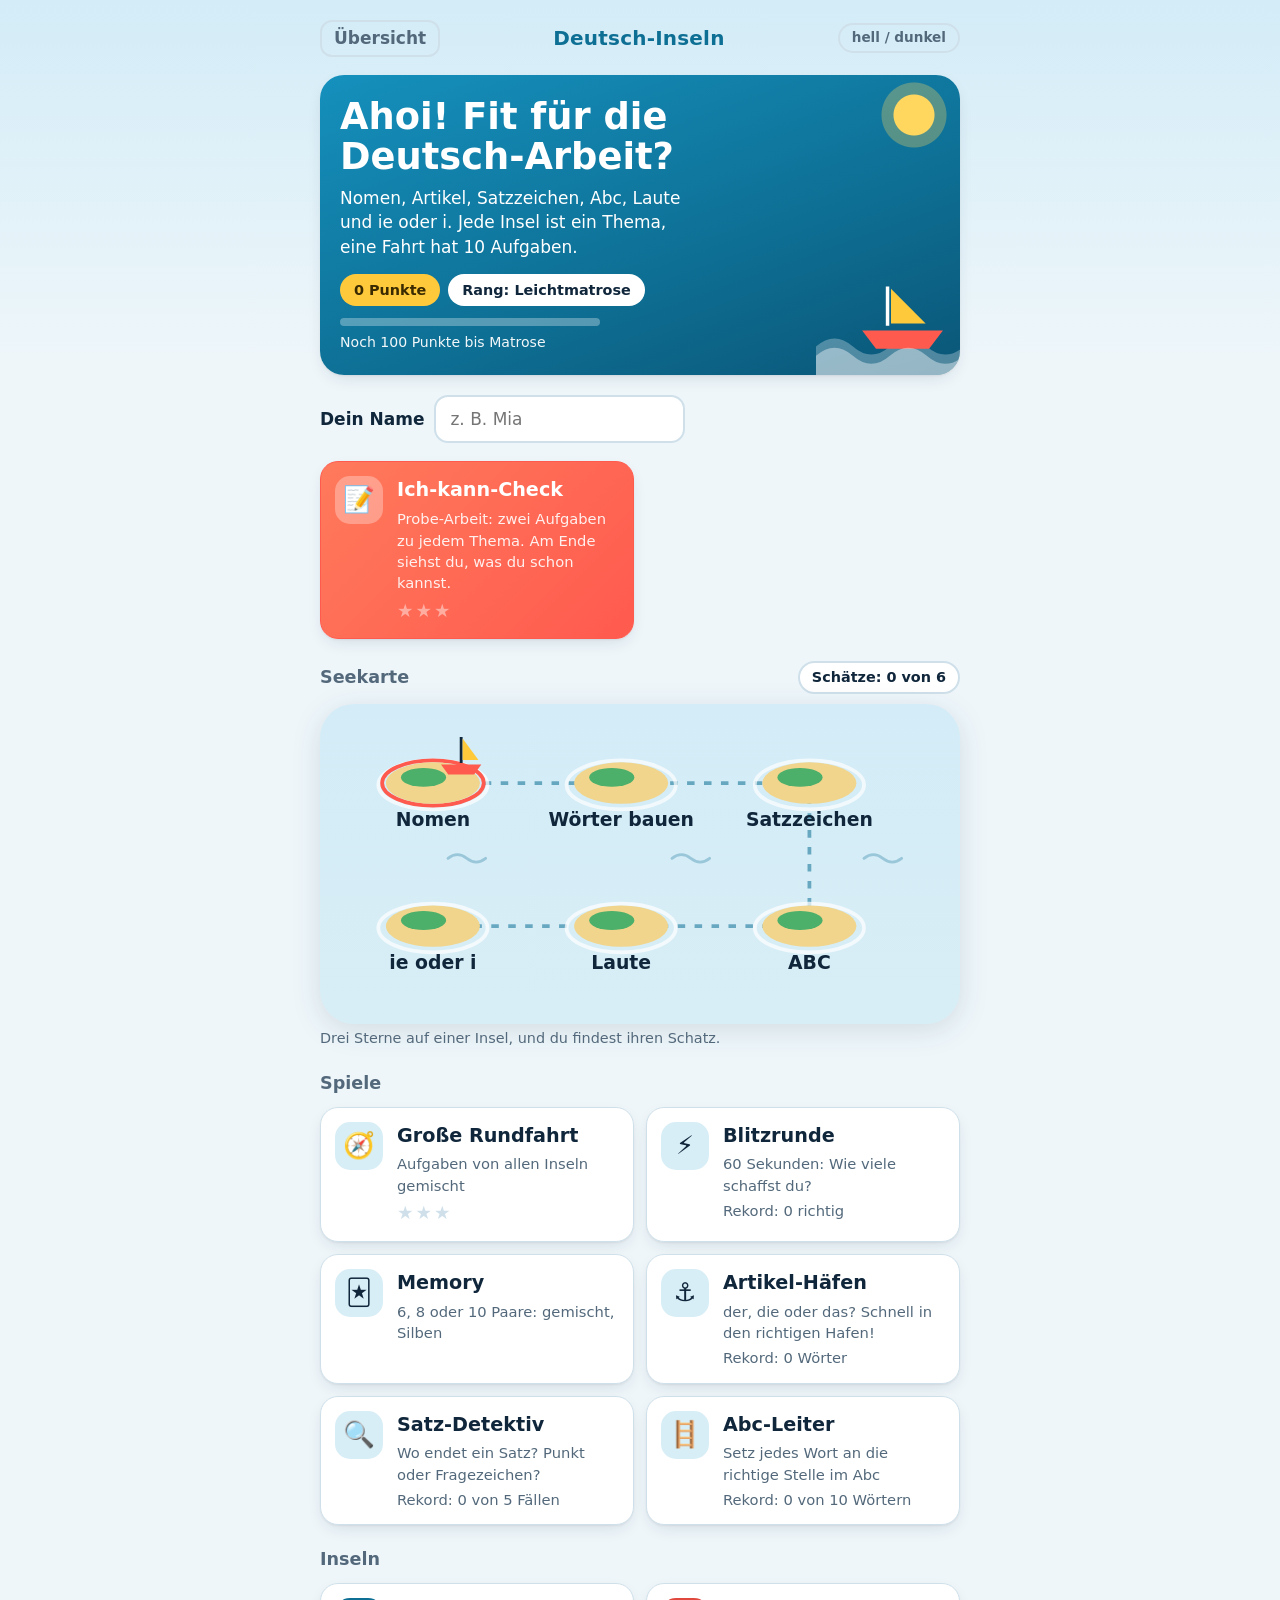
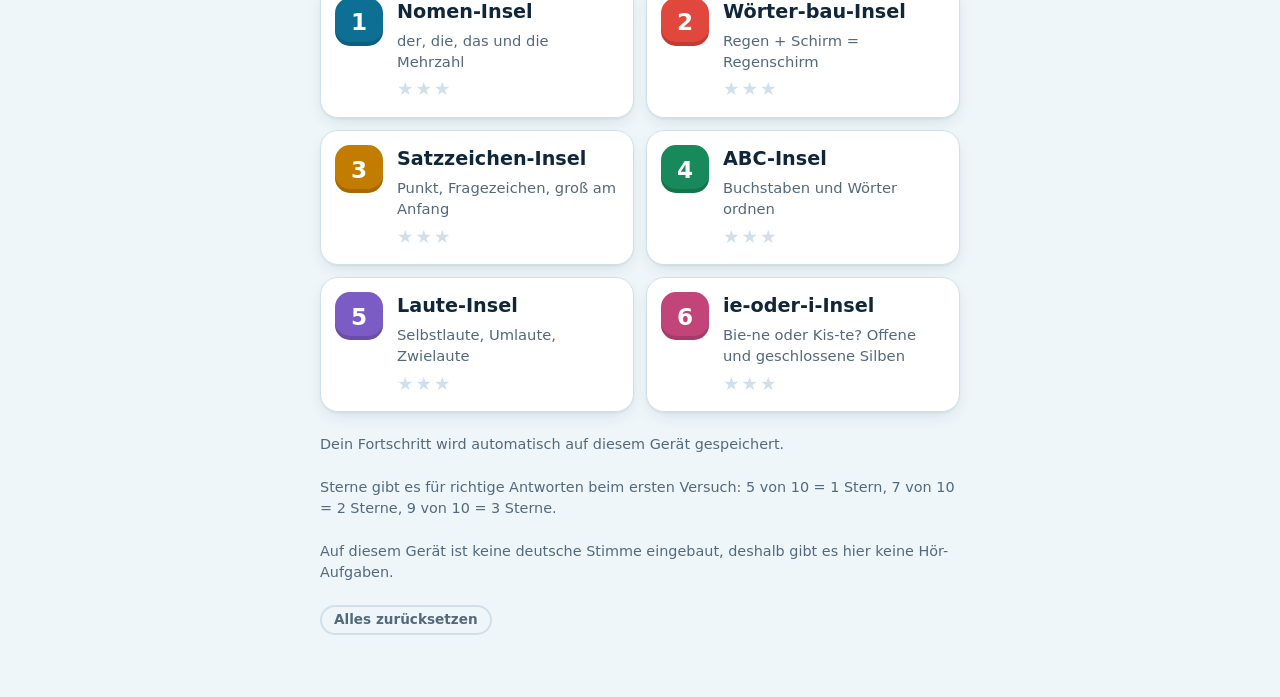
==== commit 3da6473d: "Deutsch: Spiele Artikel-Häfen, Satz-Detektiv, Abc-Leiter; Memory mit Stufen, Silben- und Hör-Memory " ====
--- a/deutsch-3/woerter-und-saetze/index.html
+++ b/deutsch-3/woerter-und-saetze/index.html
@@ -235,16 +235,124 @@
   return `<table class="cancheck"><tr><th>Ich kann …</th><th></th><th></th></tr>${TOPICS.map(t=>{const r=(g.res||[]).filter(x=>x.isl===t.id),k=r.filter(x=>x.ok).length,[f,w]=face(k);
     return `<tr><td>${esc(t.can)}</td><td class="face" aria-label="${w}">${f}</td><td>${k<2?`<button class="theme" data-go="${t.id}">Üben</button>`:''}</td></tr>`}).join('')}</table>`;
 }
-function memory(){ // Paare: Einzahl und Mehrzahl, Wörter bauen, Bild und Wort
-  const c=[],used=new Set(),add=(a,b)=>{if(used.has(a)||used.has(b))return false;c.push({a,b});used.add(a);used.add(b);return true};
-  const pools=[()=>{const n=pick(NOMEN.filter(n=>n[2]!==n[0]));return [`${n[1]} ${n[0]}`,`die ${n[2].split('|')[0]}`]},()=>{const z=pick(ZUS);return [`${z[0]} + ${z[2]}`,z[4]]},
-    ()=>{const n=pick(NOMEN.filter(n=>n[4]));return [n[4],`${n[1]} ${n[0]}`]}];
-  for(let t=0;t<200&&c.length<PAIRS;t++)add(...pick(pools)());
-  memoryGame(shuffle(c),memory,'Finde die Paare: Einzahl und Mehrzahl, Wortteile und Wort, Bild und Wort.');
-}
+/* ---------- Spiele: Memory mit Stufen, Artikel-Häfen, Satz-Detektiv, Abc-Leiter ---------- */
+let X=null; // laufendes Spiel (Häfen, Detektiv, Leiter); Timer prüfen immer, ob ihr Spiel noch läuft
+const later=(f,ms)=>{const me=X;setTimeout(()=>{if(X===me&&X)f()},ms)};
+const lives=n=>`<span class="pill" aria-label="${n} Leben">${'⛵'.repeat(n)}</span>`;
+const gameHead=(title,extra)=>`<div class="q-head"><button class="back" id="bk" aria-label="${title} beenden">Ende</button>${extra}</div>`;
+function spielEnde(key,n,text,missed,again){
+  X=null;const rec=n>0&&n>(save[key]||0);if(rec)save[key]=n;const gain=n*3;save.xp+=gain;persist();
+  $('#app').innerHTML=`${topBar()}<div class="qcard end"><h2>${rec?'Neuer Rekord!':'Geschafft!'}</h2>${rec?confetti():''}<div class="bignum pop">${n}</div><p>${text}</p>${rankUp()}
+   <div class="stats"><span class="pill">Rekord: ${save[key]||0}</span><span class="pill sun">+${gain} Punkte</span></div>${mistList(missed)}
+   <div class="actions"><button class="btn" id="again">Nochmal</button><button class="btn ghost" id="hm">Zur Seekarte</button></div></div>`;
+  bindTheme();$('#again').onclick=again;$('#hm').onclick=home;$('#again').focus();
+}
+const weak=k=>{save.weak[k]=(save.weak[k]||0)+1}; // Fehler im Spiel: diese Aufgabenart kommt auf der Insel öfter
+
+// Memory: 6, 8 oder 10 Paare; bunt gemischt, Silben oder zum Hören
+// Silben-Memory nur mit Wörtern ab drei Silben: bei kurzen ergeben fremde Hälften echte Wörter (Blu- + -se = Bluse)
+const MEMO_ART={mix:'Bunt gemischt',silben:'Silben-Memory',hoeren:'Hör-Memory'};
+const memoKey=(art,n)=>art==='mix'&&n===6?'memo':`memo_${art}${n}`; // „memo“: bisheriger Rekord
+const IE_BILD=IE.filter(x=>['Bie-ne','Zie-ge','Spie-gel','Stie-fel','Flie-ge','Zwie-bel','Spin-ne','Pin-sel','Bril-le'].includes(x[0])); // eindeutige Bilder
+function memoPairs(art,n){
+  const c=[],used=new Set(),add=p=>{const ks=[p.a,p.b,p.sa,p.k].filter(x=>x&&x!=='🔊');if(ks.some(x=>used.has(x)))return;c.push(p);ks.forEach(x=>used.add(x))}; // k: Grundwort, damit kein Bild zu zwei Karten passt
+  const pools={mix:[()=>{const n=pick(NOMEN.filter(n=>n[2]!==n[0]));return {a:`${n[1]} ${n[0]}`,b:`die ${n[2].split('|')[0]}`,k:n[0]}},()=>{const z=pick(ZUS);return {a:`${z[0]} + ${z[2]}`,b:z[4]}},
+     ()=>{const n=pick(NOMEN.filter(n=>n[4]));return {a:n[4],b:`${n[1]} ${n[0]}`,k:n[0]}},()=>{const x=pick(IE_BILD);return {a:ieWord(x),b:x[1],k:ieWord(x)}}],
+   silben:[()=>{const w=pick(SILBEN.filter(w=>w.split('-').length>=3)),i=w.indexOf('-');return {a:w.slice(0,i+1),b:w.slice(i),sa:w.replace(/-/g,''),la:w}}],
+   hoeren:[()=>{const n=pick(NOMEN.filter(n=>n[4]));return {a:'🔊',b:n[4],sa:`${n[1]} ${n[0]}`,fa:`${n[1]} ${n[0]}`,la:`${n[1]} ${n[0]} = ${n[4]}`}}]}[art];
+  for(let t=0;t<500&&c.length<n;t++)add(pick(pools)());
+  return c;
+}
+const MEMO_INTRO={mix:'Finde die Paare: Einzahl und Mehrzahl, Wortteile und Wort, Bild und Wort.',silben:'Finde die Paare: Welche Silben gehören zusammen? Ba- und -na-ne ergeben Ba-na-ne.',hoeren:'Hör genau hin: Eine Karte liest ein Wort vor, die andere zeigt das Bild dazu.'};
+function memoStart(art,n){save.memoN=n;persist();memoryGame(shuffle(memoPairs(art,n)),()=>memoStart(art,n),MEMO_INTRO[art],memoKey(art,n))}
+function memory(){ // Auswahl: Stufe und Art
+  G=null;X=null;const n=save.memoN||6,arts=Object.keys(MEMO_ART).filter(a=>a!=='hoeren'||canSpeak());
+  $('#app').innerHTML=`${gameHead('Memory','<span class="brand" style="flex:1;text-align:center">Memory</span>')}
+  <div class="levels" role="group" aria-label="Wie viele Paare?">${[6,8,10].map(k=>`<button class="chip nav" data-n="${k}" aria-pressed="${k===n}">${k} Paare</button>`).join('')}</div>
+  <div class="grid">${arts.map(a=>`<button class="tile" data-art="${a}"><h3>${MEMO_ART[a]}</h3><span class="sub">${MEMO_INTRO[a]}</span><span class="sub">${save[memoKey(a,n)]?'Rekord: '+save[memoKey(a,n)]+' Züge':'Noch kein Rekord'}</span></button>`).join('')}</div>`;
+  $('#bk').onclick=home;
+  document.querySelectorAll('[data-n]').forEach(b=>b.onclick=()=>{save.memoN=+b.dataset.n;persist();memory();$(`[data-n="${b.dataset.n}"]`).focus()});
+  document.querySelectorAll('[data-art]').forEach(b=>b.onclick=()=>memoStart(b.dataset.art,n));
+}
+
+// Artikel-Häfen: Wort in den richtigen Hafen schicken, bevor die Zeit abläuft; drei Leben, es wird immer schneller
+const HAFEN_T=[8000,400,3000]; // Startzeit, schneller pro Treffer, schnellste Zeit (ms)
+function haefen(){G=null;M=null;X={game:'haefen',n:0,lives:3,missed:[],t:HAFEN_T[0],w:null};hafenQ()}
+function hafenQ(){
+  let w;do w=pick(NOMEN);while(w===X.w);X.w=w;X.busy=false;
+  $('#app').innerHTML=`${gameHead('Artikel-Häfen',`<div class="track timer" role="timer" aria-label="Restzeit"><i id="tm" style="width:100%;transition:width ${X.t}ms linear"></i></div>${lives(X.lives)}<span class="pill sun">${X.n}</span>`)}
+  <div class="qcard"><div class="kind">Artikel-Häfen</div><div class="prompt"><p class="big">${emo(w[4])}${w[0]}</p></div><p class="tip">Schick das Wort in den richtigen Hafen, bevor die Zeit abläuft.</p>
+  <div class="opts haefen" role="group" aria-label="Häfen, mit Pfeiltasten wählen">${['der','die','das'].map(a=>`<button class="opt nav" data-a="${a}">⚓ ${a}</button>`).join('')}</div><div id="fb"></div></div>`;
+  requestAnimationFrame(()=>requestAnimationFrame(()=>{const t=$('#tm');if(t)t.style.width='0%'}));
+  $('#bk').onclick=home;document.querySelectorAll('[data-a]').forEach(b=>b.onclick=()=>hafenA(b.dataset.a));$('[data-a]').focus();
+  const me=X;X.timer=setTimeout(()=>{if(X===me)hafenA(null)},X.t);
+}
+function hafenA(a){
+  if(!X||X.busy)return;X.busy=true;clearTimeout(X.timer);const w=X.w,ok=a===w[1],t=$('#tm');
+  if(t){t.style.width=getComputedStyle(t).width;t.style.transition='none'}
+  document.querySelectorAll('[data-a]').forEach(b=>{b.disabled=true;if(b.dataset.a===w[1])b.classList.add('right');else if(b.dataset.a===a)b.classList.add('wrong')});
+  if(ok){X.n++;X.t=Math.max(HAFEN_T[2],X.t-HAFEN_T[1])}else{X.lives--;X.missed.push(`${w[1]} ${w[0]}`);weak('nomen.artikel')}
+  $('#fb').innerHTML=`<p class="tip" role="status">${ok?'Richtig!':`${a?'':'Die Zeit ist um. '}Es heißt <b>${w[1]} ${w[0]}</b>.`}</p>`;
+  later(hafenWeiter,ok?500:1800);
+}
+const hafenWeiter=()=>X.lives>0?hafenQ():spielEnde('hafen',X.n,'Wörter in den richtigen Hafen geschickt',[...new Set(X.missed)],haefen);
+
+// Satz-Detektiv: Text ohne Satzzeichen, das Kind setzt Punkt oder Fragezeichen hinter das letzte Wort jedes Satzes
+const DET_N=5; // Texte pro Spiel
+function detText(){ // 3 oder 4 Sätze; Satzanfänge klein (außer Nomen und Namen). Ohne „Kommst du mit“: „Kommst du mit Lara?“ wäre auch ein Satz.
+  const ss=shuffle(SAETZE.filter(s=>s[0]!=='Kommst du mit')).slice(0,R(3,4)),words=[],marks=[];
+  for(const s of ss){const w=startKlein(s).split(' ');w.forEach((x,i)=>{words.push(x);marks.push(i===w.length-1?mark(s):'')})}
+  return {words,marks,ok:text(ss)};
+}
+function detektiv(){G=null;M=null;X={game:'detektiv',i:0,n:0,missed:[]};detQ()}
+function detQ(){
+  const d=X.d=detText();X.set=d.words.map(()=>'');X.busy=false;
+  $('#app').innerHTML=`${gameHead('Satz-Detektiv',`<span class="brand" style="flex:1;text-align:center">Satz-Detektiv</span><span class="pill sun">Fall ${X.i+1} von ${DET_N}</span>`)}
+  <div class="qcard"><div class="kind">Wo endet ein Satz?</div><p class="tip" style="margin-top:0">Tippe hinter das letzte Wort eines Satzes: einmal für einen Punkt, zweimal für ein Fragezeichen, dreimal zum Löschen.</p>
+  <p class="dtext" id="dt"></p><p style="margin:12px 0 0"><button class="btn" id="bp" type="button">Fertig</button></p><div id="fb"></div></div>`;
+  detDraw();$('#bk').onclick=home;$('#bp').onclick=detCheck;$('.dgap').focus();
+}
+function detDraw(res){ // Wörter mit Lücken dahinter; nach einem gesetzten Satzzeichen beginnt das nächste Wort groß
+  const d=X.d;$('#dt').innerHTML=d.words.map((w,i)=>{const big=i===0||X.set[i-1],m=X.set[i],cls=res?(m===d.marks[i]?(m?' right':''):m?' wrong':' miss'):'';
+    return `<span class="du"><span class="dw">${esc(big?cap(w):w)}</span><button class="dgap nav${cls}" type="button" data-k="${i}" aria-label="Satzzeichen nach ${esc(w)}: ${m==='.'?'Punkt':m==='?'?'Fragezeichen':'keins'}"${res?' disabled':''}>${res&&cls===' miss'?d.marks[i]:m||''}</button></span>`}).join(' ');
+  if(!res)document.querySelectorAll('.dgap').forEach(b=>b.onclick=()=>{const k=+b.dataset.k;X.set[k]={'':'.','.':'?','?':''}[X.set[k]];detDraw();$(`.dgap[data-k="${k}"]`).focus()});
+}
+function detCheck(){
+  if(!X||X.busy)return;X.busy=true;const d=X.d,ok=X.set.join('|')===d.marks.join('|');detDraw(true);$('#bp').disabled=true;
+  if(ok)X.n++;else{X.missed.push(d.ok);weak('satz.grenzen')}X.i++;
+  $('#fb').innerHTML=`<div class="fb ${ok?'ok':'no'}" role="status"><strong>${ok?'Fall gelöst!':'Fast! So ist es richtig:'}</strong><span class="ans">${esc(d.ok)}</span>
+   <div class="row"><button class="btn" id="nx">${X.i<DET_N?'Nächster Fall':'Fertig'}</button></div></div>`;
+  $('#nx').onclick=detWeiter;$('#nx').focus();
+}
+const detWeiter=()=>{if(X)X.i<DET_N?detQ():spielEnde('detektiv',X.n,`von ${DET_N} Fällen gelöst`,X.missed,detektiv)};
+
+// Abc-Leiter: jedes neue Wort an die richtige Stelle der Leiter setzen; entscheiden höchstens die ersten zwei Buchstaben
+const LEITER_N=10,LEITER_W=uniqStr(ABCW.concat(NOMEN.map(n=>n[0]))).filter(w=>!/[äöüÄÖÜ]/.test(w.slice(0,2)));
+const abcLess=(a,b)=>a.localeCompare(b,'de')<0;
+function leiterWort(list){ // kein Wort mit denselben ersten zwei Buchstaben wie eins auf der Leiter; ab dem 4. Wort oft gleicher Anfangsbuchstabe
+  const two=w=>w.slice(0,2).toLowerCase(),free=LEITER_W.filter(w=>!list.some(x=>two(x)===two(w))),same=free.filter(w=>list.some(x=>x[0]===w[0]));
+  return pick(list.length>=4&&same.length&&Math.random()<.6?same:free);
+}
+function leiter(){G=null;M=null;X={game:'leiter',list:[pick(LEITER_W)],k:0,n:0,lives:3,missed:[]};leiterQ()}
+function leiterQ(){
+  X.w=leiterWort(X.list);X.busy=false;const slot=p=>`<button class="slot nav" type="button" data-p="${p}" aria-label="${p===0?'ganz oben':p===X.list.length?'ganz unten':`zwischen ${X.list[p-1]} und ${X.list[p]}`}">hier hin</button>`;
+  $('#app').innerHTML=`${gameHead('Abc-Leiter',`<span class="brand" style="flex:1;text-align:center">Abc-Leiter</span>${lives(X.lives)}<span class="pill sun">${X.k+1} von ${LEITER_N}</span>`)}
+  <div class="qcard"><div class="kind">Wohin gehört das Wort?</div><div class="prompt"><p class="big">${esc(X.w)}</p></div><p class="tip">Oben steht A, unten Z. Gleicher Anfang? Dann schau auf den zweiten Buchstaben.</p>
+  <div class="leiter">${slot(0)}${X.list.map((w,i)=>`<div class="sprosse">${esc(w)}</div>${slot(i+1)}`).join('')}</div><div id="fb"></div></div>`;
+  $('#bk').onclick=home;document.querySelectorAll('.slot').forEach(b=>b.onclick=()=>leiterA(+b.dataset.p));$('.slot').focus();
+}
+function leiterA(p){
+  if(!X||X.busy)return;X.busy=true;const w=X.w,right=X.list.filter(x=>abcLess(x,w)).length,ok=p===right;
+  document.querySelectorAll('.slot').forEach(b=>{b.disabled=true;if(+b.dataset.p===right){b.classList.add('right');b.textContent=w}else if(+b.dataset.p===p)b.classList.add('wrong')});
+  if(ok)X.n++;else{X.lives--;X.missed.push(`${w}: ${!right?`ganz oben, vor ${X.list[0]}`:right===X.list.length?`ganz unten, nach ${X.list[right-1]}`:`zwischen ${X.list[right-1]} und ${X.list[right]}`}`);weak('abc.ordnen')}
+  X.list.splice(right,0,w);X.k++;
+  $('#fb').innerHTML=`<p class="tip" role="status">${ok?'Richtig!':`${esc(w)} gehört an die grüne Stelle.`}</p>`;
+  later(leiterWeiter,ok?600:1800);
+}
+const leiterWeiter=()=>X.lives>0&&X.k<LEITER_N?leiterQ():spielEnde('leiter',X.n,`von ${LEITER_N} Wörtern richtig einsortiert`,X.missed,leiter);
 
 /* ---------- Speicher (nur Komfort, darf ausfallen) ---------- */
-let save={name:'',xp:0,best:{},weak:{},sound:true,blitz:0,memo:0};
+let save={name:'',xp:0,best:{},weak:{},sound:true,blitz:0,memo:0,hafen:0,detektiv:0,leiter:0};
 try{const s=localStorage.getItem('de3-v1');if(s)save=Object.assign(save,JSON.parse(s))}catch(e){}
 initRank();
 let storageOK=true;
@@ -254,7 +362,7 @@
 /* ---------- Startseite ---------- */
 const NAMES={check:'Ich-kann-Check',mix:'Große Rundfahrt'};
 function home(){
-  G=null;M=null;if(B){clearTimeout(B.timer);B=null}
+  G=null;M=null;if(B){clearTimeout(B.timer);B=null}if(X){clearTimeout(X.timer);X=null}
   const hi=save.name?`Ahoi ${esc(save.name)}!`:'Ahoi!';
   const tiles=TOPICS.map(t=>`<button class="tile" data-t="${t.id}"><h3>${t.name}</h3><span class="sub">${t.sub}</span>${starsHtml(save.best[t.id]||0)}</button>`).join('');
   const chests=TOPICS.filter(t=>(save.best[t.id]||0)>=3).length;
@@ -274,7 +382,10 @@
   <h2 class="sec">Spiele</h2><div class="grid">
    <button class="tile" data-t="mix"><h3>Große Rundfahrt</h3><span class="sub">Aufgaben von allen Inseln gemischt</span>${starsHtml(save.best.mix||0)}</button>
    <button class="tile" id="gb"><h3>Blitzrunde</h3><span class="sub">${BLITZ} Sekunden: Wie viele schaffst du?</span><span class="sub">Rekord: ${save.blitz||0} richtig</span></button>
-   <button class="tile" id="gm"><h3>Memory</h3><span class="sub">Finde ${PAIRS} Paare</span><span class="sub">${save.memo?'Rekord: '+save.memo+' Züge':'Noch kein Rekord'}</span></button>
+   <button class="tile" id="gm"><h3>Memory</h3><span class="sub">6, 8 oder 10 Paare: gemischt, Silben${canSpeak()?' oder zum Hören':''}</span></button>
+   <button class="tile" id="gh" data-ico="⚓"><h3>Artikel-Häfen</h3><span class="sub">der, die oder das? Schnell in den richtigen Hafen!</span><span class="sub">Rekord: ${save.hafen||0} Wörter</span></button>
+   <button class="tile" id="gd" data-ico="🔍"><h3>Satz-Detektiv</h3><span class="sub">Wo endet ein Satz? Punkt oder Fragezeichen?</span><span class="sub">Rekord: ${save.detektiv||0} von ${DET_N} Fällen</span></button>
+   <button class="tile" id="gl" data-ico="🪜"><h3>Abc-Leiter</h3><span class="sub">Setz jedes Wort an die richtige Stelle im Abc</span><span class="sub">Rekord: ${save.leiter||0} von ${LEITER_N} Wörtern</span></button>
   </div>
   <h2 class="sec">Inseln</h2><div class="grid isles">${tiles}</div>
   <p class="tip">${storageOK?'Dein Fortschritt wird automatisch auf diesem Gerät gespeichert.':'Speichern geht in diesem Browser gerade nicht (privates Fenster?). Dein Fortschritt geht beim Schließen verloren.'}</p>
@@ -286,9 +397,9 @@
   $('#nm').oninput=e=>{save.name=e.target.value.trim();persist()};
   document.querySelectorAll('[data-t]').forEach(b=>{b.onclick=()=>start(b.dataset.t);
     if(b.tagName==='g')b.onkeydown=ev=>{if(ev.key==='Enter'||ev.key===' '){ev.preventDefault();start(b.dataset.t)}}});
-  $('#gb').onclick=blitz;$('#gm').onclick=memory;
+  $('#gb').onclick=blitz;$('#gm').onclick=memory;$('#gh').onclick=haefen;$('#gd').onclick=detektiv;$('#gl').onclick=leiter;
   if(rg)$('#rs').onclick=()=>{G=Object.assign({answered:false,res:[]},rg);show()};
-  let armed=false;$('#rst').onclick=ev=>{if(!armed){armed=true;ev.target.textContent='Wirklich alles löschen? Nochmal tippen.';return}save={name:'',xp:0,best:{},weak:{},round:null,sound:save.sound,blitz:0,memo:0};persist();home()};
+  let armed=false;$('#rst').onclick=ev=>{if(!armed){armed=true;ev.target.textContent='Wirklich alles löschen? Nochmal tippen.';return}save={name:'',xp:0,best:{},weak:{},round:null,sound:save.sound,blitz:0,memo:0,hafen:0,detektiv:0,leiter:0};persist();home()};
 }
 home();
 </script>
--- a/gemeinsam/stil.css
+++ b/gemeinsam/stil.css
@@ -164,6 +164,16 @@
 .card.up{background:var(--card);color:var(--ink)}
 .card.found{background:var(--good-soft);color:var(--good);border-color:var(--good);cursor:default}
 .timer i{background:var(--coral)}
+/* Spiele: Häfen, Satz-Detektiv, Abc-Leiter, Memory-Stufen */
+.opts.haefen{grid-template-columns:repeat(3,minmax(0,1fr))}.haefen .opt{text-align:center;font-size:1.2rem}
+.du{white-space:nowrap}.dtext{font-size:1.25rem;line-height:2.3;font-weight:700;margin:6px 0 0}
+.dgap{display:inline-block;min-width:26px;height:1.6em;vertical-align:middle;margin:0 1px;padding:0 4px;border:2px dashed var(--line);border-radius:8px;background:transparent;color:var(--coral);font-weight:800;font-size:1.2rem;line-height:1}
+.dgap:not(:empty){border-style:solid;border-color:var(--sea)}.dgap.right{border-color:var(--good);color:var(--good);background:var(--good-soft)}
+.dgap.wrong{border-color:var(--bad);color:var(--bad);background:var(--bad-soft);text-decoration:line-through}.dgap.miss{border-color:var(--good);color:var(--good)}
+.leiter{display:grid;gap:4px;margin-top:8px}.sprosse{background:var(--sea-soft);border-radius:10px;padding:7px 14px;font-weight:800;overflow-wrap:anywhere}
+.slot{border:2px dashed var(--line);background:transparent;border-radius:10px;padding:3px;color:var(--muted);font-size:.85rem;font-weight:700}
+.slot.right{border-style:solid;border-color:var(--good);color:var(--good);background:var(--good-soft);font-size:1rem}.slot.wrong{border-color:var(--bad);color:var(--bad)}
+.levels{display:flex;flex-wrap:wrap;gap:8px;margin:0 0 14px}
 .bignum{font-family:var(--f-display);font-size:4rem;font-weight:700;color:var(--sea);line-height:1;margin:8px 0}
 .fb .row{gap:10px}
 .prompt .btn{font-size:1.1rem}
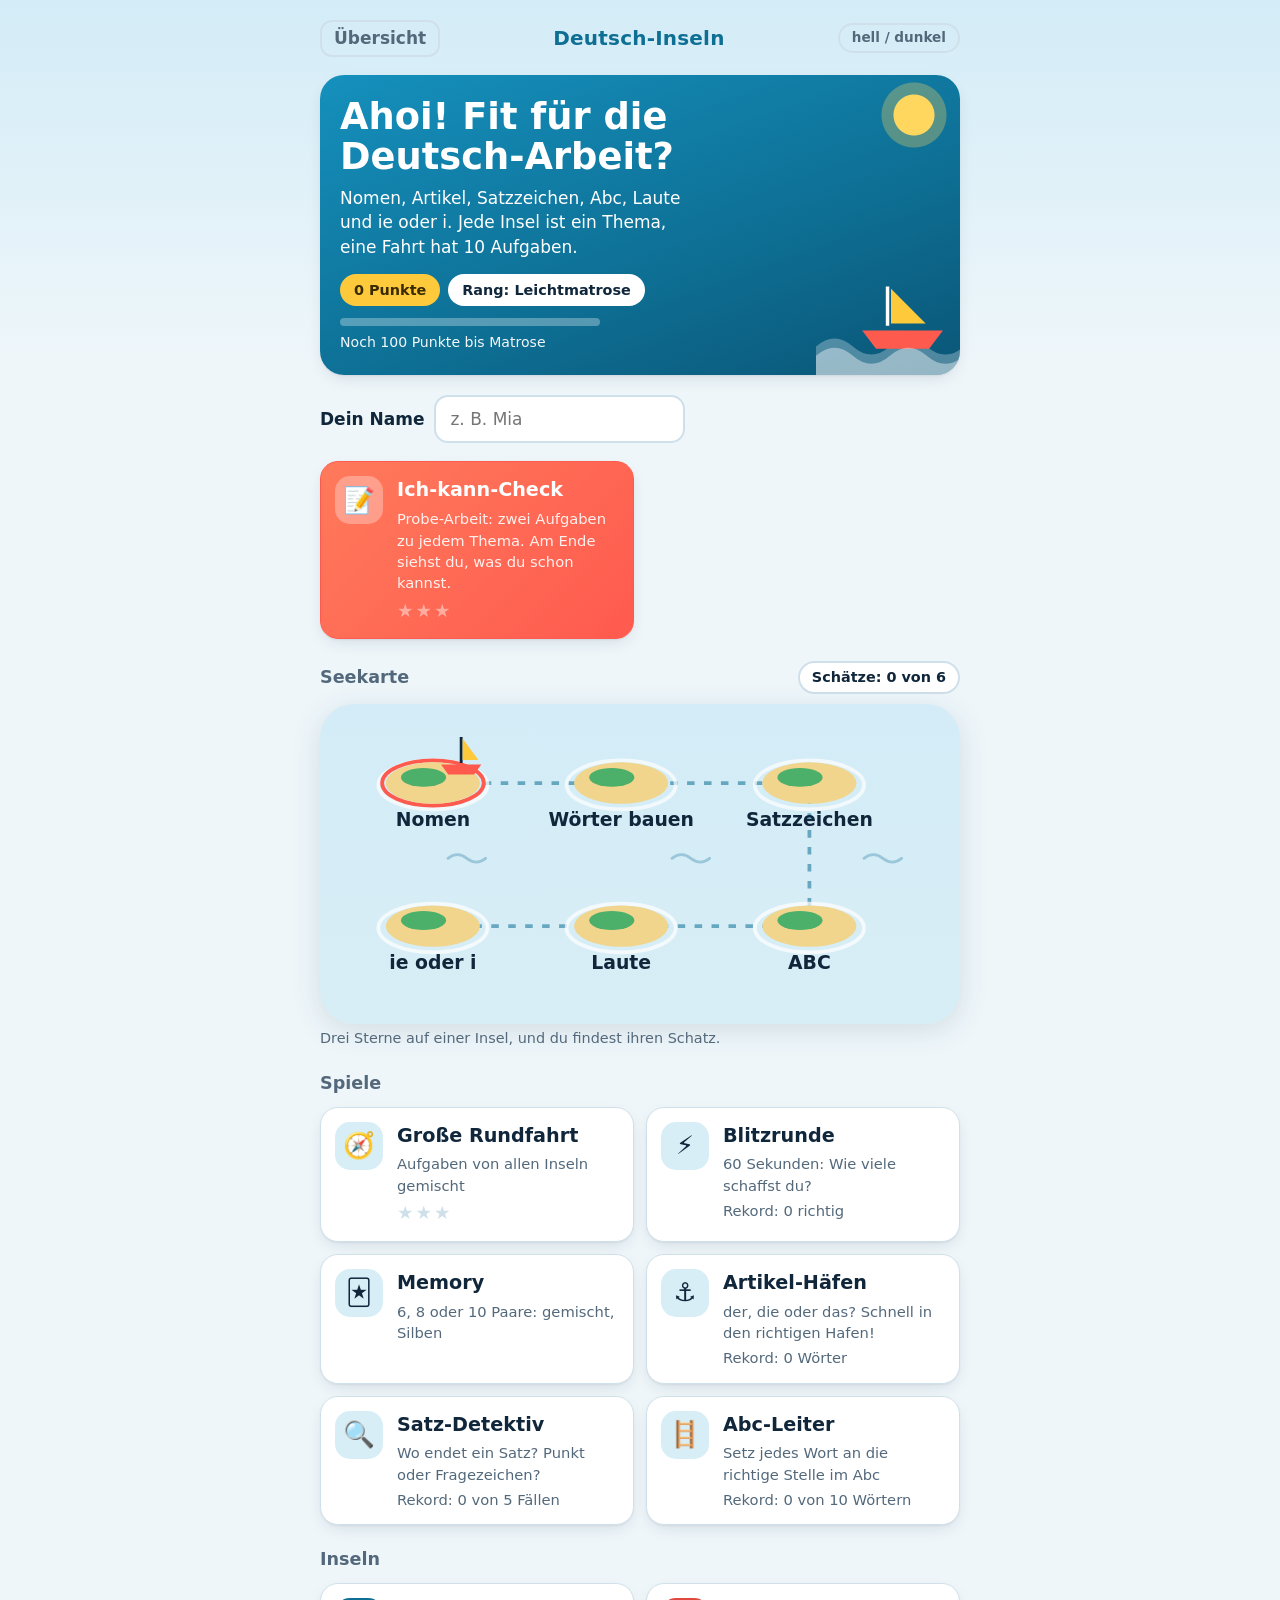
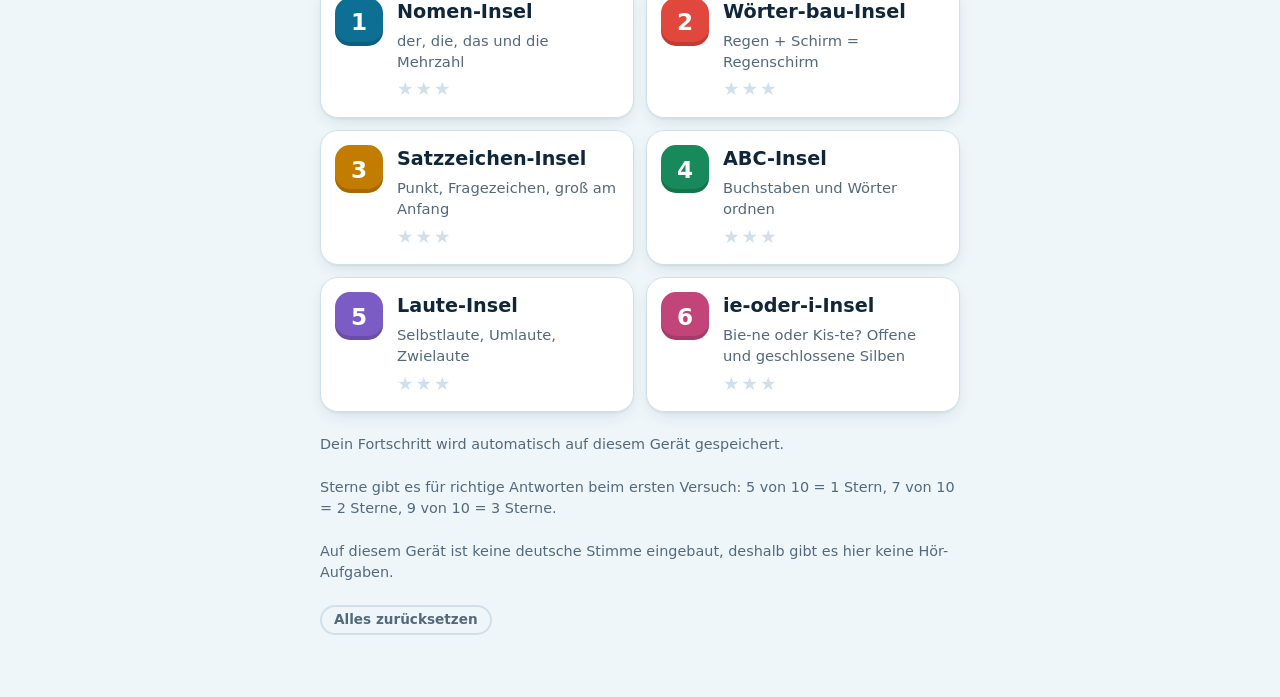
==== commit 51de5c5b: "Neue Spiele für Mathe 5 (Größer oder kleiner?, Kasse, Zielwurf) und Vokabel-Inseln (Stimmt's?, Schat" ====
--- a/deutsch-3/woerter-und-saetze/index.html
+++ b/deutsch-3/woerter-und-saetze/index.html
@@ -18,6 +18,7 @@
 <div id="app"></div>
 <script src="../../gemeinsam/gemeinsam.js"></script>
 <script src="../../gemeinsam/runde.js"></script>
+<script src="../../gemeinsam/spiele.js"></script>
 <script>
 const BRAND='Deutsch-Inseln',MISSED='Diese Aufgaben üben wir weiter',TYPE_PH='Wort';
 const TOPICS=[
@@ -236,30 +237,20 @@
     return `<tr><td>${esc(t.can)}</td><td class="face" aria-label="${w}">${f}</td><td>${k<2?`<button class="theme" data-go="${t.id}">Üben</button>`:''}</td></tr>`}).join('')}</table>`;
 }
 /* ---------- Spiele: Memory mit Stufen, Artikel-Häfen, Satz-Detektiv, Abc-Leiter ---------- */
-let X=null; // laufendes Spiel (Häfen, Detektiv, Leiter); Timer prüfen immer, ob ihr Spiel noch läuft
-const later=(f,ms)=>{const me=X;setTimeout(()=>{if(X===me&&X)f()},ms)};
-const lives=n=>`<span class="pill" aria-label="${n} Leben">${'⛵'.repeat(n)}</span>`;
-const gameHead=(title,extra)=>`<div class="q-head"><button class="back" id="bk" aria-label="${title} beenden">Ende</button>${extra}</div>`;
-function spielEnde(key,n,text,missed,again){
-  X=null;const rec=n>0&&n>(save[key]||0);if(rec)save[key]=n;const gain=n*3;save.xp+=gain;persist();
-  $('#app').innerHTML=`${topBar()}<div class="qcard end"><h2>${rec?'Neuer Rekord!':'Geschafft!'}</h2>${rec?confetti():''}<div class="bignum pop">${n}</div><p>${text}</p>${rankUp()}
-   <div class="stats"><span class="pill">Rekord: ${save[key]||0}</span><span class="pill sun">+${gain} Punkte</span></div>${mistList(missed)}
-   <div class="actions"><button class="btn" id="again">Nochmal</button><button class="btn ghost" id="hm">Zur Seekarte</button></div></div>`;
-  bindTheme();$('#again').onclick=again;$('#hm').onclick=home;$('#again').focus();
-}
-const weak=k=>{save.weak[k]=(save.weak[k]||0)+1}; // Fehler im Spiel: diese Aufgabenart kommt auf der Insel öfter
-
 // Memory: 6, 8 oder 10 Paare; bunt gemischt, Silben oder zum Hören
-// Silben-Memory nur mit Wörtern ab drei Silben: bei kurzen ergeben fremde Hälften echte Wörter (Blu- + -se = Bluse)
+// Silben-Memory nur mit Wörtern ab drei Silben: bei kurzen ergeben fremde Hälften echte Wörter (Blu- + -se = Bluse).
+// Nie zwei Wörter mit gleicher 2. Silbe (Pau-sen-hof, Klas-sen-zim-mer), sonst passen die Hälften über Kreuz.
 const MEMO_ART={mix:'Bunt gemischt',silben:'Silben-Memory',hoeren:'Hör-Memory'};
 const memoKey=(art,n)=>art==='mix'&&n===6?'memo':`memo_${art}${n}`; // „memo“: bisheriger Rekord
+// Gruppe = Grundwort bzw. Oberbegriff: 🚪 passt zu „die Tür“ und zu „Haustür“, 🌷 zu „die Tulpe“ und zu „die Blume“
+const OBER={Rose:'Blume',Tulpe:'Blume',Sonnenblume:'Blume',Tanne:'Baum',Ente:'Vogel',Junge:'Kind',Mädchen:'Kind',Baby:'Kind'},oberOf=w=>OBER[w]||w; // ein Paar je Gruppe
 const IE_BILD=IE.filter(x=>['Bie-ne','Zie-ge','Spie-gel','Stie-fel','Flie-ge','Zwie-bel','Spin-ne','Pin-sel','Bril-le'].includes(x[0])); // eindeutige Bilder
 function memoPairs(art,n){
   const c=[],used=new Set(),add=p=>{const ks=[p.a,p.b,p.sa,p.k].filter(x=>x&&x!=='🔊');if(ks.some(x=>used.has(x)))return;c.push(p);ks.forEach(x=>used.add(x))}; // k: Grundwort, damit kein Bild zu zwei Karten passt
-  const pools={mix:[()=>{const n=pick(NOMEN.filter(n=>n[2]!==n[0]));return {a:`${n[1]} ${n[0]}`,b:`die ${n[2].split('|')[0]}`,k:n[0]}},()=>{const z=pick(ZUS);return {a:`${z[0]} + ${z[2]}`,b:z[4]}},
-     ()=>{const n=pick(NOMEN.filter(n=>n[4]));return {a:n[4],b:`${n[1]} ${n[0]}`,k:n[0]}},()=>{const x=pick(IE_BILD);return {a:ieWord(x),b:x[1],k:ieWord(x)}}],
-   silben:[()=>{const w=pick(SILBEN.filter(w=>w.split('-').length>=3)),i=w.indexOf('-');return {a:w.slice(0,i+1),b:w.slice(i),sa:w.replace(/-/g,''),la:w}}],
-   hoeren:[()=>{const n=pick(NOMEN.filter(n=>n[4]));return {a:'🔊',b:n[4],sa:`${n[1]} ${n[0]}`,fa:`${n[1]} ${n[0]}`,la:`${n[1]} ${n[0]} = ${n[4]}`}}]}[art];
+  const pools={mix:[()=>{const n=pick(NOMEN.filter(n=>n[2]!==n[0]));return {a:`${n[1]} ${n[0]}`,b:`die ${n[2].split('|')[0]}`,k:oberOf(n[0])}},()=>{const z=pick(ZUS);return {a:`${z[0]} + ${z[2]}`,b:z[4],k:oberOf(z[2])}},
+     ()=>{const n=pick(NOMEN.filter(n=>n[4]));return {a:n[4],b:`${n[1]} ${n[0]}`,k:oberOf(n[0])}},()=>{const x=pick(IE_BILD);return {a:ieWord(x),b:x[1],k:oberOf(ieWord(x))}}],
+   silben:[()=>{const w=pick(SILBEN.filter(w=>w.split('-').length>=3)),i=w.indexOf('-');return {a:w.slice(0,i+1),b:w.slice(i),sa:w.replace(/-/g,''),la:w,k:'2. Silbe '+w.split('-')[1]}}],
+   hoeren:[()=>{const n=pick(NOMEN.filter(n=>n[4]));return {a:'🔊',b:n[4],sa:`${n[1]} ${n[0]}`,fa:`${n[1]} ${n[0]}`,la:`${n[1]} ${n[0]} = ${n[4]}`,k:oberOf(n[0])}}]}[art];
   for(let t=0;t<500&&c.length<n;t++)add(pick(pools)());
   return c;
 }
@@ -275,27 +266,10 @@
   document.querySelectorAll('[data-art]').forEach(b=>b.onclick=()=>memoStart(b.dataset.art,n));
 }
 
-// Artikel-Häfen: Wort in den richtigen Hafen schicken, bevor die Zeit abläuft; drei Leben, es wird immer schneller
-const HAFEN_T=[8000,400,3000]; // Startzeit, schneller pro Treffer, schnellste Zeit (ms)
-function haefen(){G=null;M=null;X={game:'haefen',n:0,lives:3,missed:[],t:HAFEN_T[0],w:null};hafenQ()}
-function hafenQ(){
-  let w;do w=pick(NOMEN);while(w===X.w);X.w=w;X.busy=false;
-  $('#app').innerHTML=`${gameHead('Artikel-Häfen',`<div class="track timer" role="timer" aria-label="Restzeit"><i id="tm" style="width:100%;transition:width ${X.t}ms linear"></i></div>${lives(X.lives)}<span class="pill sun">${X.n}</span>`)}
-  <div class="qcard"><div class="kind">Artikel-Häfen</div><div class="prompt"><p class="big">${emo(w[4])}${w[0]}</p></div><p class="tip">Schick das Wort in den richtigen Hafen, bevor die Zeit abläuft.</p>
-  <div class="opts haefen" role="group" aria-label="Häfen, mit Pfeiltasten wählen">${['der','die','das'].map(a=>`<button class="opt nav" data-a="${a}">⚓ ${a}</button>`).join('')}</div><div id="fb"></div></div>`;
-  requestAnimationFrame(()=>requestAnimationFrame(()=>{const t=$('#tm');if(t)t.style.width='0%'}));
-  $('#bk').onclick=home;document.querySelectorAll('[data-a]').forEach(b=>b.onclick=()=>hafenA(b.dataset.a));$('[data-a]').focus();
-  const me=X;X.timer=setTimeout(()=>{if(X===me)hafenA(null)},X.t);
-}
-function hafenA(a){
-  if(!X||X.busy)return;X.busy=true;clearTimeout(X.timer);const w=X.w,ok=a===w[1],t=$('#tm');
-  if(t){t.style.width=getComputedStyle(t).width;t.style.transition='none'}
-  document.querySelectorAll('[data-a]').forEach(b=>{b.disabled=true;if(b.dataset.a===w[1])b.classList.add('right');else if(b.dataset.a===a)b.classList.add('wrong')});
-  if(ok){X.n++;X.t=Math.max(HAFEN_T[2],X.t-HAFEN_T[1])}else{X.lives--;X.missed.push(`${w[1]} ${w[0]}`);weak('nomen.artikel')}
-  $('#fb').innerHTML=`<p class="tip" role="status">${ok?'Richtig!':`${a?'':'Die Zeit ist um. '}Es heißt <b>${w[1]} ${w[0]}</b>.`}</p>`;
-  later(hafenWeiter,ok?500:1800);
-}
-const hafenWeiter=()=>X.lives>0?hafenQ():spielEnde('hafen',X.n,'Wörter in den richtigen Hafen geschickt',[...new Set(X.missed)],haefen);
+// Artikel-Häfen: Nomen in den Hafen der, die oder das schicken (gemeinsames Sortier-Spiel)
+const HAEFEN={key:'hafen',title:'Artikel-Häfen',intro:'Schick das Wort in den richtigen Hafen, bevor die Zeit abläuft.',bins:['der','die','das'],t:[8000,400,3000],endText:'Wörter in den richtigen Hafen geschickt',
+  next(){const w=pick(NOMEN);return {html:`<p class="big">${emo(w[4])}${w[0]}</p>`,bin:w[1],sol:`**${w[1]} ${w[0]}**`,wk:'nomen.artikel'}}};
+const haefen=()=>sortGame(HAEFEN);
 
 // Satz-Detektiv: Text ohne Satzzeichen, das Kind setzt Punkt oder Fragezeichen hinter das letzte Wort jedes Satzes
 const DET_N=5; // Texte pro Spiel
@@ -308,7 +282,7 @@
 function detQ(){
   const d=X.d=detText();X.set=d.words.map(()=>'');X.busy=false;
   $('#app').innerHTML=`${gameHead('Satz-Detektiv',`<span class="brand" style="flex:1;text-align:center">Satz-Detektiv</span><span class="pill sun">Fall ${X.i+1} von ${DET_N}</span>`)}
-  <div class="qcard"><div class="kind">Wo endet ein Satz?</div><p class="tip" style="margin-top:0">Tippe hinter das letzte Wort eines Satzes: einmal für einen Punkt, zweimal für ein Fragezeichen, dreimal zum Löschen.</p>
+  <div class="qcard"><div class="kind">Wo endet ein Satz?</div><p class="tip" style="margin-top:0">Tippe hinter das letzte Wort eines Satzes, auch ganz am Ende: einmal für einen Punkt, zweimal für ein Fragezeichen, dreimal zum Löschen.</p>
   <p class="dtext" id="dt"></p><p style="margin:12px 0 0"><button class="btn" id="bp" type="button">Fertig</button></p><div id="fb"></div></div>`;
   detDraw();$('#bk').onclick=home;$('#bp').onclick=detCheck;$('.dgap').focus();
 }
@@ -319,7 +293,7 @@
 }
 function detCheck(){
   if(!X||X.busy)return;X.busy=true;const d=X.d,ok=X.set.join('|')===d.marks.join('|');detDraw(true);$('#bp').disabled=true;
-  if(ok)X.n++;else{X.missed.push(d.ok);weak('satz.grenzen')}X.i++;
+  if(ok)X.n++;else{X.missed.push(d.ok);weakUp('satz.grenzen')}X.i++;
   $('#fb').innerHTML=`<div class="fb ${ok?'ok':'no'}" role="status"><strong>${ok?'Fall gelöst!':'Fast! So ist es richtig:'}</strong><span class="ans">${esc(d.ok)}</span>
    <div class="row"><button class="btn" id="nx">${X.i<DET_N?'Nächster Fall':'Fertig'}</button></div></div>`;
   $('#nx').onclick=detWeiter;$('#nx').focus();
@@ -344,7 +318,7 @@
 function leiterA(p){
   if(!X||X.busy)return;X.busy=true;const w=X.w,right=X.list.filter(x=>abcLess(x,w)).length,ok=p===right;
   document.querySelectorAll('.slot').forEach(b=>{b.disabled=true;if(+b.dataset.p===right){b.classList.add('right');b.textContent=w}else if(+b.dataset.p===p)b.classList.add('wrong')});
-  if(ok)X.n++;else{X.lives--;X.missed.push(`${w}: ${!right?`ganz oben, vor ${X.list[0]}`:right===X.list.length?`ganz unten, nach ${X.list[right-1]}`:`zwischen ${X.list[right-1]} und ${X.list[right]}`}`);weak('abc.ordnen')}
+  if(ok)X.n++;else{X.lives--;X.missed.push(`${w}: ${!right?`ganz oben, vor ${X.list[0]}`:right===X.list.length?`ganz unten, nach ${X.list[right-1]}`:`zwischen ${X.list[right-1]} und ${X.list[right]}`}`);weakUp('abc.ordnen')}
   X.list.splice(right,0,w);X.k++;
   $('#fb').innerHTML=`<p class="tip" role="status">${ok?'Richtig!':`${esc(w)} gehört an die grüne Stelle.`}</p>`;
   later(leiterWeiter,ok?600:1800);
@@ -362,7 +336,7 @@
 /* ---------- Startseite ---------- */
 const NAMES={check:'Ich-kann-Check',mix:'Große Rundfahrt'};
 function home(){
-  G=null;M=null;if(B){clearTimeout(B.timer);B=null}if(X){clearTimeout(X.timer);X=null}
+  G=null;M=null;if(B){clearTimeout(B.timer);B=null}stopSpiel();
   const hi=save.name?`Ahoi ${esc(save.name)}!`:'Ahoi!';
   const tiles=TOPICS.map(t=>`<button class="tile" data-t="${t.id}"><h3>${t.name}</h3><span class="sub">${t.sub}</span>${starsHtml(save.best[t.id]||0)}</button>`).join('');
   const chests=TOPICS.filter(t=>(save.best[t.id]||0)>=3).length;
--- a/gemeinsam/stil.css
+++ b/gemeinsam/stil.css
@@ -174,6 +174,12 @@
 .slot{border:2px dashed var(--line);background:transparent;border-radius:10px;padding:3px;color:var(--muted);font-size:.85rem;font-weight:700}
 .slot.right{border-style:solid;border-color:var(--good);color:var(--good);background:var(--good-soft);font-size:1rem}.slot.wrong{border-color:var(--bad);color:var(--bad)}
 .levels{display:flex;flex-wrap:wrap;gap:8px;margin:0 0 14px}
+.kasse,.tresen{display:flex;flex-wrap:wrap;gap:8px}.tresen{min-height:64px;border:2px dashed var(--line);border-radius:14px;padding:6px;margin-top:4px}
+.geld{min-width:52px;height:52px;border-radius:999px;border:3px solid #c9a227;background:#f6dc85;color:#3a2a00;font-weight:800;font-size:.95rem;padding:0 6px}
+.truhe{display:flex;flex-wrap:wrap;gap:6px;justify-content:center;margin:14px 0}.bs{min-width:1.3em;height:1.7em;border-bottom:3px solid var(--sea);display:inline-grid;place-items:center;font-weight:800;font-size:1.6rem;font-family:var(--f-display)}.bs.frei{border-color:transparent}
+.abc{display:grid;grid-template-columns:repeat(7,minmax(0,1fr));gap:6px}.abc button{background:var(--card);border:2px solid var(--line);border-radius:10px;padding:8px 0;font-weight:800;font-size:1.1rem;color:var(--ink)}
+.abc button.right{background:var(--good-soft);border-color:var(--good);color:var(--good)}.abc button.wrong{background:var(--bad-soft);border-color:var(--bad);color:var(--bad);text-decoration:line-through}
+.geld.schein{border-radius:8px;min-width:68px;border-color:#5b9a70;background:#d3ecdb;color:#173623}.geld:disabled{opacity:.75}
 .bignum{font-family:var(--f-display);font-size:4rem;font-weight:700;color:var(--sea);line-height:1;margin:8px 0}
 .fb .row{gap:10px}
 .prompt .btn{font-size:1.1rem}
